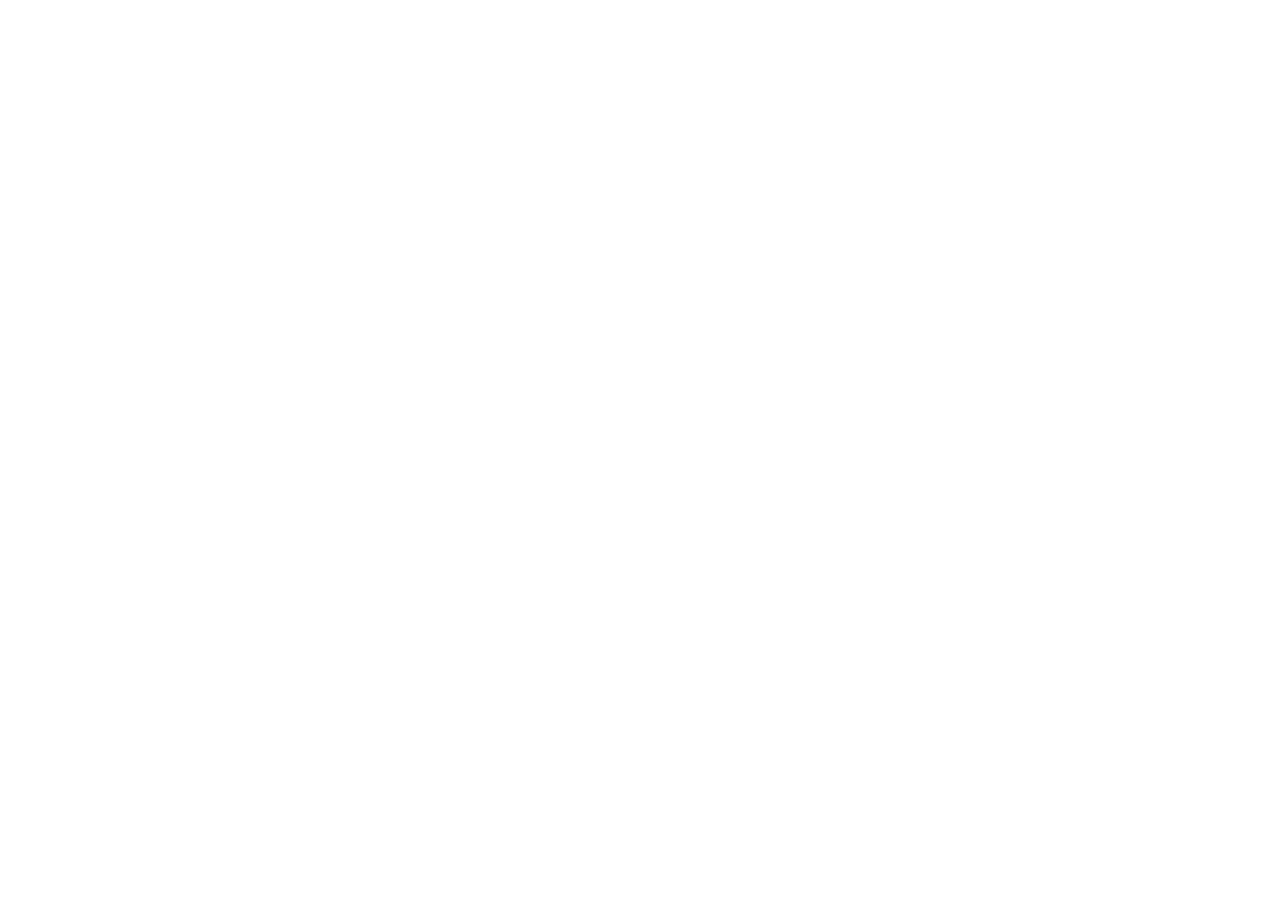
==== index.html @ 878abe32 "完成了登录和注册功能的开发" ====
<!DOCTYPE html>
<html lang="en">
<head>
    <meta charset="UTF-8">
    <meta http-equiv="X-UA-Compatible" content="IE=edge">
    <meta name="viewport" content="width=device-width, initial-scale=1.0">
    <title>Document</title>
</head>
<body>
    
</body>
</html>
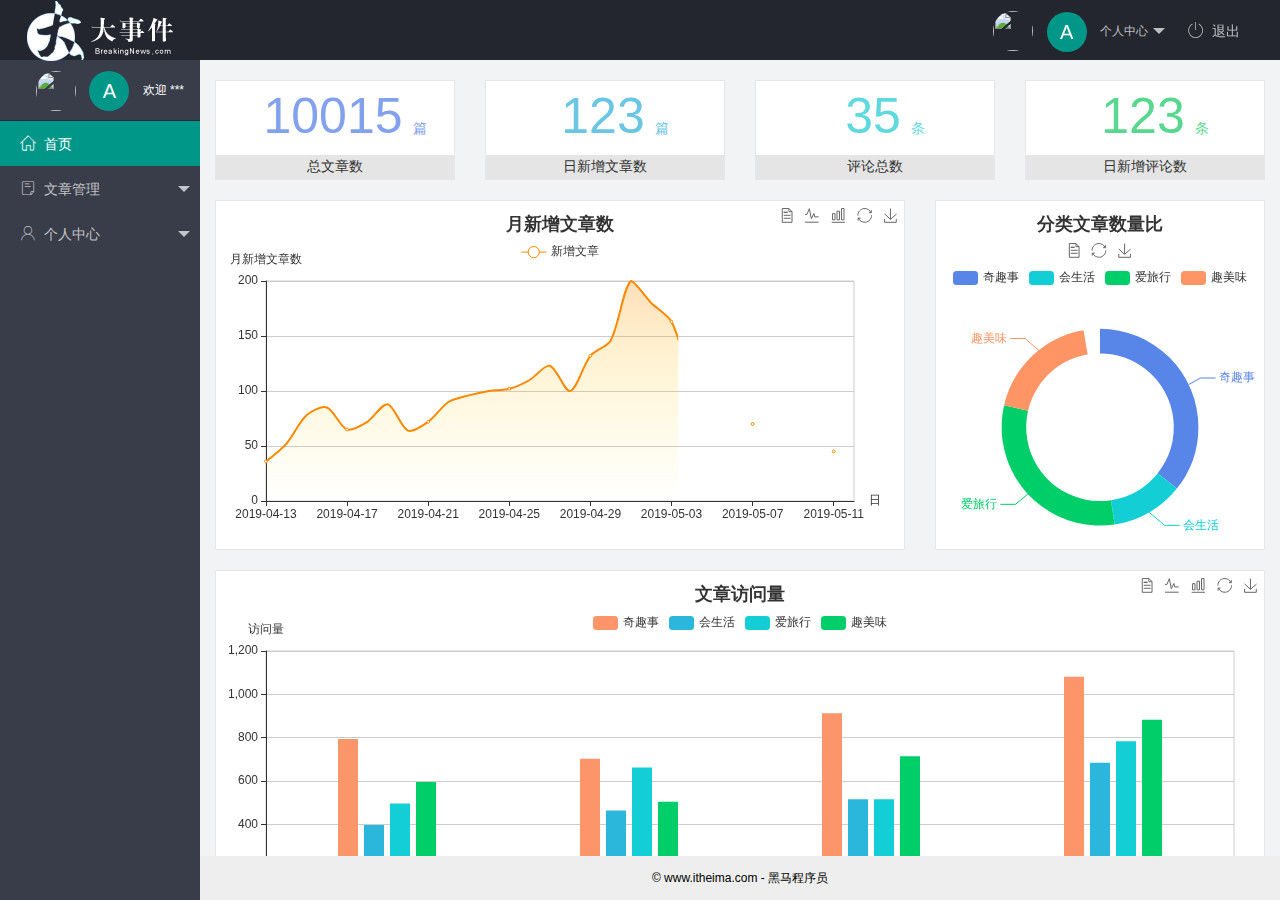
==== commit eadbb8ec: "完成了主页功能的开发" ====
--- a/index.html
+++ b/index.html
@@ -1,12 +1,104 @@
 <!DOCTYPE html>
 <html lang="en">
-<head>
-    <meta charset="UTF-8">
-    <meta http-equiv="X-UA-Compatible" content="IE=edge">
-    <meta name="viewport" content="width=device-width, initial-scale=1.0">
-    <title>Document</title>
-</head>
-<body>
-    
-</body>
-</html>+  <head>
+    <meta charset="UTF-8" />
+    <meta name="viewport" content="width=device-width, initial-scale=1.0" />
+    <title>后台主页</title>
+    <!-- 导入 layui 的样式表 -->
+    <link rel="stylesheet" href="./assets/lib/layui/css/layui.css" />
+    <!-- 导入第三方图标库 -->
+    <link rel="stylesheet" href="./assets/fonts/iconfont.css" />
+    <!-- 导入自己的样式表 -->
+    <link rel="stylesheet" href="./assets/css/index.css" />
+  </head>
+  <body class="layui-layout-body">
+    <div class="layui-layout layui-layout-admin">
+      <div class="layui-header">
+        <!-- 左上角logo -->
+        <div class="layui-logo">
+          <img src="./assets/images/logo.png" alt="" />
+        </div>
+        <!-- 头部区域（可配合layui已有的水平导航） -->
+        <ul class="layui-nav layui-layout-right">
+          <li class="layui-nav-item">
+            <a href="javascript:;" class="userinfo">
+              <img src="http://t.cn/RCzsdCq" class="layui-nav-img" />
+              <span class="text-avatar">A</span>
+              个人中心
+            </a>
+            <dl class="layui-nav-child">
+              <dd><a href="">基本资料</a></dd>
+              <dd><a href="">更换头像</a></dd>
+              <dd><a href="">重置密码</a></dd>
+            </dl>
+          </li>
+          <li class="layui-nav-item">
+            <a href="javascript:;" id="btnLogout"><span class="iconfont icon-tuichu"></span>退出</a>
+          </li>
+        </ul>
+      </div>
+
+      <div class="layui-side layui-bg-black">
+        <div class="layui-side-scroll">
+          <div class="userinfo">
+            <img src="http://t.cn/RCzsdCq" class="layui-nav-img" />
+            <span class="text-avatar">A</span>
+            <span id="welcome">欢迎 ***</span>
+          </div>
+          <!-- 左侧导航区域（可配合layui已有的垂直导航） -->
+          <ul class="layui-nav layui-nav-tree" lay-shrink="all">
+            <li class="layui-nav-item layui-this">
+              <a href="./home/dashboard.html" target="fm"><span class="iconfont icon-home"></span>首页</a>
+            </li>
+            <li class="layui-nav-item">
+              <a class="" href="javascript:;"><span class="iconfont icon-16"></span>文章管理</a>
+              <dl class="layui-nav-child">
+                <dd>
+                  <a href="javascript:;"><i class="layui-icon layui-icon-app"></i>文章类别</a>
+                </dd>
+                <dd>
+                  <a href="javascript:;"><i class="layui-icon layui-icon-app"></i>文章列表</a>
+                </dd>
+                <dd>
+                  <a href="javascript:;"><i class="layui-icon layui-icon-app"></i>发布文章</a>
+                </dd>
+              </dl>
+            </li>
+            <li class="layui-nav-item">
+              <a href="javascript:;"><span class="iconfont icon-user"></span>个人中心</a>
+              <dl class="layui-nav-child">
+                <dd>
+                  <a href="javascript:;"><i class="layui-icon layui-icon-app"></i>基本资料</a>
+                </dd>
+                <dd>
+                  <a href="javascript:;"><i class="layui-icon layui-icon-app"></i>更换头像</a>
+                </dd>
+                <dd>
+                  <a href="javascript:;"><i class="layui-icon layui-icon-app"></i>重置密码</a>
+                </dd>
+              </dl>
+            </li>
+          </ul>
+        </div>
+      </div>
+
+      <div class="layui-body">
+        <!-- 内容主体区域 -->
+        <iframe name="fm" src="./home/dashboard.html" frameborder="0"></iframe>
+      </div>
+
+      <div class="layui-footer">
+        <!-- 底部固定区域 -->
+        © www.itheima.com - 黑马程序员
+      </div>
+    </div>
+    <!-- 导入 layui 的JS文件 -->
+    <script src="./assets/lib/layui/layui.all.js"></script>
+    <!-- 导入jquery -->
+    <script src="./assets/lib/jquery.js"></script>
+    <!-- 导入baseAPI -->
+    <script src="./assets/js/baseAPI.js"></script>
+    <!-- 导入自己的js文件 -->
+    <script src="./assets/js/index.js"></script>
+  </body>
+</html>
--- a/assets/lib/layui/css/layui.css
+++ b/assets/lib/layui/css/layui.css
@@ -0,0 +1,2 @@
+/** layui-v2.5.5 MIT License By https://www.layui.com */
+ .layui-inline,img{display:inline-block;vertical-align:middle}h1,h2,h3,h4,h5,h6{font-weight:400}.layui-edge,.layui-header,.layui-inline,.layui-main{position:relative}.layui-body,.layui-edge,.layui-elip{overflow:hidden}.layui-btn,.layui-edge,.layui-inline,img{vertical-align:middle}.layui-btn,.layui-disabled,.layui-icon,.layui-unselect{-moz-user-select:none;-webkit-user-select:none;-ms-user-select:none}.layui-elip,.layui-form-checkbox span,.layui-form-pane .layui-form-label{text-overflow:ellipsis;white-space:nowrap}.layui-breadcrumb,.layui-tree-btnGroup{visibility:hidden}blockquote,body,button,dd,div,dl,dt,form,h1,h2,h3,h4,h5,h6,input,li,ol,p,pre,td,textarea,th,ul{margin:0;padding:0;-webkit-tap-highlight-color:rgba(0,0,0,0)}a:active,a:hover{outline:0}img{border:none}li{list-style:none}table{border-collapse:collapse;border-spacing:0}h4,h5,h6{font-size:100%}button,input,optgroup,option,select,textarea{font-family:inherit;font-size:inherit;font-style:inherit;font-weight:inherit;outline:0}pre{white-space:pre-wrap;white-space:-moz-pre-wrap;white-space:-pre-wrap;white-space:-o-pre-wrap;word-wrap:break-word}body{line-height:24px;font:14px Helvetica Neue,Helvetica,PingFang SC,Tahoma,Arial,sans-serif}hr{height:1px;margin:10px 0;border:0;clear:both}a{color:#333;text-decoration:none}a:hover{color:#777}a cite{font-style:normal;*cursor:pointer}.layui-border-box,.layui-border-box *{box-sizing:border-box}.layui-box,.layui-box *{box-sizing:content-box}.layui-clear{clear:both;*zoom:1}.layui-clear:after{content:'\20';clear:both;*zoom:1;display:block;height:0}.layui-inline{*display:inline;*zoom:1}.layui-edge{display:inline-block;width:0;height:0;border-width:6px;border-style:dashed;border-color:transparent}.layui-edge-top{top:-4px;border-bottom-color:#999;border-bottom-style:solid}.layui-edge-right{border-left-color:#999;border-left-style:solid}.layui-edge-bottom{top:2px;border-top-color:#999;border-top-style:solid}.layui-edge-left{border-right-color:#999;border-right-style:solid}.layui-disabled,.layui-disabled:hover{color:#d2d2d2!important;cursor:not-allowed!important}.layui-circle{border-radius:100%}.layui-show{display:block!important}.layui-hide{display:none!important}@font-face{font-family:layui-icon;src:url(../font/iconfont.eot?v=250);src:url(../font/iconfont.eot?v=250#iefix) format('embedded-opentype'),url(../font/iconfont.woff2?v=250) format('woff2'),url(../font/iconfont.woff?v=250) format('woff'),url(../font/iconfont.ttf?v=250) format('truetype'),url(../font/iconfont.svg?v=250#layui-icon) format('svg')}.layui-icon{font-family:layui-icon!important;font-size:16px;font-style:normal;-webkit-font-smoothing:antialiased;-moz-osx-font-smoothing:grayscale}.layui-icon-reply-fill:before{content:"\e611"}.layui-icon-set-fill:before{content:"\e614"}.layui-icon-menu-fill:before{content:"\e60f"}.layui-icon-search:before{content:"\e615"}.layui-icon-share:before{content:"\e641"}.layui-icon-set-sm:before{content:"\e620"}.layui-icon-engine:before{content:"\e628"}.layui-icon-close:before{content:"\1006"}.layui-icon-close-fill:before{content:"\1007"}.layui-icon-chart-screen:before{content:"\e629"}.layui-icon-star:before{content:"\e600"}.layui-icon-circle-dot:before{content:"\e617"}.layui-icon-chat:before{content:"\e606"}.layui-icon-release:before{content:"\e609"}.layui-icon-list:before{content:"\e60a"}.layui-icon-chart:before{content:"\e62c"}.layui-icon-ok-circle:before{content:"\1005"}.layui-icon-layim-theme:before{content:"\e61b"}.layui-icon-table:before{content:"\e62d"}.layui-icon-right:before{content:"\e602"}.layui-icon-left:before{content:"\e603"}.layui-icon-cart-simple:before{content:"\e698"}.layui-icon-face-cry:before{content:"\e69c"}.layui-icon-face-smile:before{content:"\e6af"}.layui-icon-survey:before{content:"\e6b2"}.layui-icon-tree:before{content:"\e62e"}.layui-icon-upload-circle:before{content:"\e62f"}.layui-icon-add-circle:before{content:"\e61f"}.layui-icon-download-circle:before{content:"\e601"}.layui-icon-templeate-1:before{content:"\e630"}.layui-icon-util:before{content:"\e631"}.layui-icon-face-surprised:before{content:"\e664"}.layui-icon-edit:before{content:"\e642"}.layui-icon-speaker:before{content:"\e645"}.layui-icon-down:before{content:"\e61a"}.layui-icon-file:before{content:"\e621"}.layui-icon-layouts:before{content:"\e632"}.layui-icon-rate-half:before{content:"\e6c9"}.layui-icon-add-circle-fine:before{content:"\e608"}.layui-icon-prev-circle:before{content:"\e633"}.layui-icon-read:before{content:"\e705"}.layui-icon-404:before{content:"\e61c"}.layui-icon-carousel:before{content:"\e634"}.layui-icon-help:before{content:"\e607"}.layui-icon-code-circle:before{content:"\e635"}.layui-icon-water:before{content:"\e636"}.layui-icon-username:before{content:"\e66f"}.layui-icon-find-fill:before{content:"\e670"}.layui-icon-about:before{content:"\e60b"}.layui-icon-location:before{content:"\e715"}.layui-icon-up:before{content:"\e619"}.layui-icon-pause:before{content:"\e651"}.layui-icon-date:before{content:"\e637"}.layui-icon-layim-uploadfile:before{content:"\e61d"}.layui-icon-delete:before{content:"\e640"}.layui-icon-play:before{content:"\e652"}.layui-icon-top:before{content:"\e604"}.layui-icon-friends:before{content:"\e612"}.layui-icon-refresh-3:before{content:"\e9aa"}.layui-icon-ok:before{content:"\e605"}.layui-icon-layer:before{content:"\e638"}.layui-icon-face-smile-fine:before{content:"\e60c"}.layui-icon-dollar:before{content:"\e659"}.layui-icon-group:before{content:"\e613"}.layui-icon-layim-download:before{content:"\e61e"}.layui-icon-picture-fine:before{content:"\e60d"}.layui-icon-link:before{content:"\e64c"}.layui-icon-diamond:before{content:"\e735"}.layui-icon-log:before{content:"\e60e"}.layui-icon-rate-solid:before{content:"\e67a"}.layui-icon-fonts-del:before{content:"\e64f"}.layui-icon-unlink:before{content:"\e64d"}.layui-icon-fonts-clear:before{content:"\e639"}.layui-icon-triangle-r:before{content:"\e623"}.layui-icon-circle:before{content:"\e63f"}.layui-icon-radio:before{content:"\e643"}.layui-icon-align-center:before{content:"\e647"}.layui-icon-align-right:before{content:"\e648"}.layui-icon-align-left:before{content:"\e649"}.layui-icon-loading-1:before{content:"\e63e"}.layui-icon-return:before{content:"\e65c"}.layui-icon-fonts-strong:before{content:"\e62b"}.layui-icon-upload:before{content:"\e67c"}.layui-icon-dialogue:before{content:"\e63a"}.layui-icon-video:before{content:"\e6ed"}.layui-icon-headset:before{content:"\e6fc"}.layui-icon-cellphone-fine:before{content:"\e63b"}.layui-icon-add-1:before{content:"\e654"}.layui-icon-face-smile-b:before{content:"\e650"}.layui-icon-fonts-html:before{content:"\e64b"}.layui-icon-form:before{content:"\e63c"}.layui-icon-cart:before{content:"\e657"}.layui-icon-camera-fill:before{content:"\e65d"}.layui-icon-tabs:before{content:"\e62a"}.layui-icon-fonts-code:before{content:"\e64e"}.layui-icon-fire:before{content:"\e756"}.layui-icon-set:before{content:"\e716"}.layui-icon-fonts-u:before{content:"\e646"}.layui-icon-triangle-d:before{content:"\e625"}.layui-icon-tips:before{content:"\e702"}.layui-icon-picture:before{content:"\e64a"}.layui-icon-more-vertical:before{content:"\e671"}.layui-icon-flag:before{content:"\e66c"}.layui-icon-loading:before{content:"\e63d"}.layui-icon-fonts-i:before{content:"\e644"}.layui-icon-refresh-1:before{content:"\e666"}.layui-icon-rmb:before{content:"\e65e"}.layui-icon-home:before{content:"\e68e"}.layui-icon-user:before{content:"\e770"}.layui-icon-notice:before{content:"\e667"}.layui-icon-login-weibo:before{content:"\e675"}.layui-icon-voice:before{content:"\e688"}.layui-icon-upload-drag:before{content:"\e681"}.layui-icon-login-qq:before{content:"\e676"}.layui-icon-snowflake:before{content:"\e6b1"}.layui-icon-file-b:before{content:"\e655"}.layui-icon-template:before{content:"\e663"}.layui-icon-auz:before{content:"\e672"}.layui-icon-console:before{content:"\e665"}.layui-icon-app:before{content:"\e653"}.layui-icon-prev:before{content:"\e65a"}.layui-icon-website:before{content:"\e7ae"}.layui-icon-next:before{content:"\e65b"}.layui-icon-component:before{content:"\e857"}.layui-icon-more:before{content:"\e65f"}.layui-icon-login-wechat:before{content:"\e677"}.layui-icon-shrink-right:before{content:"\e668"}.layui-icon-spread-left:before{content:"\e66b"}.layui-icon-camera:before{content:"\e660"}.layui-icon-note:before{content:"\e66e"}.layui-icon-refresh:before{content:"\e669"}.layui-icon-female:before{content:"\e661"}.layui-icon-male:before{content:"\e662"}.layui-icon-password:before{content:"\e673"}.layui-icon-senior:before{content:"\e674"}.layui-icon-theme:before{content:"\e66a"}.layui-icon-tread:before{content:"\e6c5"}.layui-icon-praise:before{content:"\e6c6"}.layui-icon-star-fill:before{content:"\e658"}.layui-icon-rate:before{content:"\e67b"}.layui-icon-template-1:before{content:"\e656"}.layui-icon-vercode:before{content:"\e679"}.layui-icon-cellphone:before{content:"\e678"}.layui-icon-screen-full:before{content:"\e622"}.layui-icon-screen-restore:before{content:"\e758"}.layui-icon-cols:before{content:"\e610"}.layui-icon-export:before{content:"\e67d"}.layui-icon-print:before{content:"\e66d"}.layui-icon-slider:before{content:"\e714"}.layui-icon-addition:before{content:"\e624"}.layui-icon-subtraction:before{content:"\e67e"}.layui-icon-service:before{content:"\e626"}.layui-icon-transfer:before{content:"\e691"}.layui-main{width:1140px;margin:0 auto}.layui-header{z-index:1000;height:60px}.layui-header a:hover{transition:all .5s;-webkit-transition:all .5s}.layui-side{position:fixed;left:0;top:0;bottom:0;z-index:999;width:200px;overflow-x:hidden}.layui-side-scroll{position:relative;width:220px;height:100%;overflow-x:hidden}.layui-body{position:absolute;left:200px;right:0;top:0;bottom:0;z-index:998;width:auto;overflow-y:auto;box-sizing:border-box}.layui-layout-body{overflow:hidden}.layui-layout-admin .layui-header{background-color:#23262E}.layui-layout-admin .layui-side{top:60px;width:200px;overflow-x:hidden}.layui-layout-admin .layui-body{position:fixed;top:60px;bottom:44px}.layui-layout-admin .layui-main{width:auto;margin:0 15px}.layui-layout-admin .layui-footer{position:fixed;left:200px;right:0;bottom:0;height:44px;line-height:44px;padding:0 15px;background-color:#eee}.layui-layout-admin .layui-logo{position:absolute;left:0;top:0;width:200px;height:100%;line-height:60px;text-align:center;color:#009688;font-size:16px}.layui-layout-admin .layui-header .layui-nav{background:0 0}.layui-layout-left{position:absolute!important;left:200px;top:0}.layui-layout-right{position:absolute!important;right:0;top:0}.layui-container{position:relative;margin:0 auto;padding:0 15px;box-sizing:border-box}.layui-fluid{position:relative;margin:0 auto;padding:0 15px}.layui-row:after,.layui-row:before{content:'';display:block;clear:both}.layui-col-lg1,.layui-col-lg10,.layui-col-lg11,.layui-col-lg12,.layui-col-lg2,.layui-col-lg3,.layui-col-lg4,.layui-col-lg5,.layui-col-lg6,.layui-col-lg7,.layui-col-lg8,.layui-col-lg9,.layui-col-md1,.layui-col-md10,.layui-col-md11,.layui-col-md12,.layui-col-md2,.layui-col-md3,.layui-col-md4,.layui-col-md5,.layui-col-md6,.layui-col-md7,.layui-col-md8,.layui-col-md9,.layui-col-sm1,.layui-col-sm10,.layui-col-sm11,.layui-col-sm12,.layui-col-sm2,.layui-col-sm3,.layui-col-sm4,.layui-col-sm5,.layui-col-sm6,.layui-col-sm7,.layui-col-sm8,.layui-col-sm9,.layui-col-xs1,.layui-col-xs10,.layui-col-xs11,.layui-col-xs12,.layui-col-xs2,.layui-col-xs3,.layui-col-xs4,.layui-col-xs5,.layui-col-xs6,.layui-col-xs7,.layui-col-xs8,.layui-col-xs9{position:relative;display:block;box-sizing:border-box}.layui-col-xs1,.layui-col-xs10,.layui-col-xs11,.layui-col-xs12,.layui-col-xs2,.layui-col-xs3,.layui-col-xs4,.layui-col-xs5,.layui-col-xs6,.layui-col-xs7,.layui-col-xs8,.layui-col-xs9{float:left}.layui-col-xs1{width:8.33333333%}.layui-col-xs2{width:16.66666667%}.layui-col-xs3{width:25%}.layui-col-xs4{width:33.33333333%}.layui-col-xs5{width:41.66666667%}.layui-col-xs6{width:50%}.layui-col-xs7{width:58.33333333%}.layui-col-xs8{width:66.66666667%}.layui-col-xs9{width:75%}.layui-col-xs10{width:83.33333333%}.layui-col-xs11{width:91.66666667%}.layui-col-xs12{width:100%}.layui-col-xs-offset1{margin-left:8.33333333%}.layui-col-xs-offset2{margin-left:16.66666667%}.layui-col-xs-offset3{margin-left:25%}.layui-col-xs-offset4{margin-left:33.33333333%}.layui-col-xs-offset5{margin-left:41.66666667%}.layui-col-xs-offset6{margin-left:50%}.layui-col-xs-offset7{margin-left:58.33333333%}.layui-col-xs-offset8{margin-left:66.66666667%}.layui-col-xs-offset9{margin-left:75%}.layui-col-xs-offset10{margin-left:83.33333333%}.layui-col-xs-offset11{margin-left:91.66666667%}.layui-col-xs-offset12{margin-left:100%}@media screen and (max-width:768px){.layui-hide-xs{display:none!important}.layui-show-xs-block{display:block!important}.layui-show-xs-inline{display:inline!important}.layui-show-xs-inline-block{display:inline-block!important}}@media screen and (min-width:768px){.layui-container{width:750px}.layui-hide-sm{display:none!important}.layui-show-sm-block{display:block!important}.layui-show-sm-inline{display:inline!important}.layui-show-sm-inline-block{display:inline-block!important}.layui-col-sm1,.layui-col-sm10,.layui-col-sm11,.layui-col-sm12,.layui-col-sm2,.layui-col-sm3,.layui-col-sm4,.layui-col-sm5,.layui-col-sm6,.layui-col-sm7,.layui-col-sm8,.layui-col-sm9{float:left}.layui-col-sm1{width:8.33333333%}.layui-col-sm2{width:16.66666667%}.layui-col-sm3{width:25%}.layui-col-sm4{width:33.33333333%}.layui-col-sm5{width:41.66666667%}.layui-col-sm6{width:50%}.layui-col-sm7{width:58.33333333%}.layui-col-sm8{width:66.66666667%}.layui-col-sm9{width:75%}.layui-col-sm10{width:83.33333333%}.layui-col-sm11{width:91.66666667%}.layui-col-sm12{width:100%}.layui-col-sm-offset1{margin-left:8.33333333%}.layui-col-sm-offset2{margin-left:16.66666667%}.layui-col-sm-offset3{margin-left:25%}.layui-col-sm-offset4{margin-left:33.33333333%}.layui-col-sm-offset5{margin-left:41.66666667%}.layui-col-sm-offset6{margin-left:50%}.layui-col-sm-offset7{margin-left:58.33333333%}.layui-col-sm-offset8{margin-left:66.66666667%}.layui-col-sm-offset9{margin-left:75%}.layui-col-sm-offset10{margin-left:83.33333333%}.layui-col-sm-offset11{margin-left:91.66666667%}.layui-col-sm-offset12{margin-left:100%}}@media screen and (min-width:992px){.layui-container{width:970px}.layui-hide-md{display:none!important}.layui-show-md-block{display:block!important}.layui-show-md-inline{display:inline!important}.layui-show-md-inline-block{display:inline-block!important}.layui-col-md1,.layui-col-md10,.layui-col-md11,.layui-col-md12,.layui-col-md2,.layui-col-md3,.layui-col-md4,.layui-col-md5,.layui-col-md6,.layui-col-md7,.layui-col-md8,.layui-col-md9{float:left}.layui-col-md1{width:8.33333333%}.layui-col-md2{width:16.66666667%}.layui-col-md3{width:25%}.layui-col-md4{width:33.33333333%}.layui-col-md5{width:41.66666667%}.layui-col-md6{width:50%}.layui-col-md7{width:58.33333333%}.layui-col-md8{width:66.66666667%}.layui-col-md9{width:75%}.layui-col-md10{width:83.33333333%}.layui-col-md11{width:91.66666667%}.layui-col-md12{width:100%}.layui-col-md-offset1{margin-left:8.33333333%}.layui-col-md-offset2{margin-left:16.66666667%}.layui-col-md-offset3{margin-left:25%}.layui-col-md-offset4{margin-left:33.33333333%}.layui-col-md-offset5{margin-left:41.66666667%}.layui-col-md-offset6{margin-left:50%}.layui-col-md-offset7{margin-left:58.33333333%}.layui-col-md-offset8{margin-left:66.66666667%}.layui-col-md-offset9{margin-left:75%}.layui-col-md-offset10{margin-left:83.33333333%}.layui-col-md-offset11{margin-left:91.66666667%}.layui-col-md-offset12{margin-left:100%}}@media screen and (min-width:1200px){.layui-container{width:1170px}.layui-hide-lg{display:none!important}.layui-show-lg-block{display:block!important}.layui-show-lg-inline{display:inline!important}.layui-show-lg-inline-block{display:inline-block!important}.layui-col-lg1,.layui-col-lg10,.layui-col-lg11,.layui-col-lg12,.layui-col-lg2,.layui-col-lg3,.layui-col-lg4,.layui-col-lg5,.layui-col-lg6,.layui-col-lg7,.layui-col-lg8,.layui-col-lg9{float:left}.layui-col-lg1{width:8.33333333%}.layui-col-lg2{width:16.66666667%}.layui-col-lg3{width:25%}.layui-col-lg4{width:33.33333333%}.layui-col-lg5{width:41.66666667%}.layui-col-lg6{width:50%}.layui-col-lg7{width:58.33333333%}.layui-col-lg8{width:66.66666667%}.layui-col-lg9{width:75%}.layui-col-lg10{width:83.33333333%}.layui-col-lg11{width:91.66666667%}.layui-col-lg12{width:100%}.layui-col-lg-offset1{margin-left:8.33333333%}.layui-col-lg-offset2{margin-left:16.66666667%}.layui-col-lg-offset3{margin-left:25%}.layui-col-lg-offset4{margin-left:33.33333333%}.layui-col-lg-offset5{margin-left:41.66666667%}.layui-col-lg-offset6{margin-left:50%}.layui-col-lg-offset7{margin-left:58.33333333%}.layui-col-lg-offset8{margin-left:66.66666667%}.layui-col-lg-offset9{margin-left:75%}.layui-col-lg-offset10{margin-left:83.33333333%}.layui-col-lg-offset11{margin-left:91.66666667%}.layui-col-lg-offset12{margin-left:100%}}.layui-col-space1{margin:-.5px}.layui-col-space1>*{padding:.5px}.layui-col-space3{margin:-1.5px}.layui-col-space3>*{padding:1.5px}.layui-col-space5{margin:-2.5px}.layui-col-space5>*{padding:2.5px}.layui-col-space8{margin:-3.5px}.layui-col-space8>*{padding:3.5px}.layui-col-space10{margin:-5px}.layui-col-space10>*{padding:5px}.layui-col-space12{margin:-6px}.layui-col-space12>*{padding:6px}.layui-col-space15{margin:-7.5px}.layui-col-space15>*{padding:7.5px}.layui-col-space18{margin:-9px}.layui-col-space18>*{padding:9px}.layui-col-space20{margin:-10px}.layui-col-space20>*{padding:10px}.layui-col-space22{margin:-11px}.layui-col-space22>*{padding:11px}.layui-col-space25{margin:-12.5px}.layui-col-space25>*{padding:12.5px}.layui-col-space30{margin:-15px}.layui-col-space30>*{padding:15px}.layui-btn,.layui-input,.layui-select,.layui-textarea,.layui-upload-button{outline:0;-webkit-appearance:none;transition:all .3s;-webkit-transition:all .3s;box-sizing:border-box}.layui-elem-quote{margin-bottom:10px;padding:15px;line-height:22px;border-left:5px solid #009688;border-radius:0 2px 2px 0;background-color:#f2f2f2}.layui-quote-nm{border-style:solid;border-width:1px 1px 1px 5px;background:0 0}.layui-elem-field{margin-bottom:10px;padding:0;border-width:1px;border-style:solid}.layui-elem-field legend{margin-left:20px;padding:0 10px;font-size:20px;font-weight:300}.layui-field-title{margin:10px 0 20px;border-width:1px 0 0}.layui-field-box{padding:10px 15px}.layui-field-title .layui-field-box{padding:10px 0}.layui-progress{position:relative;height:6px;border-radius:20px;background-color:#e2e2e2}.layui-progress-bar{position:absolute;left:0;top:0;width:0;max-width:100%;height:6px;border-radius:20px;text-align:right;background-color:#5FB878;transition:all .3s;-webkit-transition:all .3s}.layui-progress-big,.layui-progress-big .layui-progress-bar{height:18px;line-height:18px}.layui-progress-text{position:relative;top:-20px;line-height:18px;font-size:12px;color:#666}.layui-progress-big .layui-progress-text{position:static;padding:0 10px;color:#fff}.layui-collapse{border-width:1px;border-style:solid;border-radius:2px}.layui-colla-content,.layui-colla-item{border-top-width:1px;border-top-style:solid}.layui-colla-item:first-child{border-top:none}.layui-colla-title{position:relative;height:42px;line-height:42px;padding:0 15px 0 35px;color:#333;background-color:#f2f2f2;cursor:pointer;font-size:14px;overflow:hidden}.layui-colla-content{display:none;padding:10px 15px;line-height:22px;color:#666}.layui-colla-icon{position:absolute;left:15px;top:0;font-size:14px}.layui-card{margin-bottom:15px;border-radius:2px;background-color:#fff;box-shadow:0 1px 2px 0 rgba(0,0,0,.05)}.layui-card:last-child{margin-bottom:0}.layui-card-header{position:relative;height:42px;line-height:42px;padding:0 15px;border-bottom:1px solid #f6f6f6;color:#333;border-radius:2px 2px 0 0;font-size:14px}.layui-bg-black,.layui-bg-blue,.layui-bg-cyan,.layui-bg-green,.layui-bg-orange,.layui-bg-red{color:#fff!important}.layui-card-body{position:relative;padding:10px 15px;line-height:24px}.layui-card-body[pad15]{padding:15px}.layui-card-body[pad20]{padding:20px}.layui-card-body .layui-table{margin:5px 0}.layui-card .layui-tab{margin:0}.layui-panel-window{position:relative;padding:15px;border-radius:0;border-top:5px solid #E6E6E6;background-color:#fff}.layui-auxiliar-moving{position:fixed;left:0;right:0;top:0;bottom:0;width:100%;height:100%;background:0 0;z-index:9999999999}.layui-form-label,.layui-form-mid,.layui-form-select,.layui-input-block,.layui-input-inline,.layui-textarea{position:relative}.layui-bg-red{background-color:#FF5722!important}.layui-bg-orange{background-color:#FFB800!important}.layui-bg-green{background-color:#009688!important}.layui-bg-cyan{background-color:#2F4056!important}.layui-bg-blue{background-color:#1E9FFF!important}.layui-bg-black{background-color:#393D49!important}.layui-bg-gray{background-color:#eee!important;color:#666!important}.layui-badge-rim,.layui-colla-content,.layui-colla-item,.layui-collapse,.layui-elem-field,.layui-form-pane .layui-form-item[pane],.layui-form-pane .layui-form-label,.layui-input,.layui-layedit,.layui-layedit-tool,.layui-quote-nm,.layui-select,.layui-tab-bar,.layui-tab-card,.layui-tab-title,.layui-tab-title .layui-this:after,.layui-textarea{border-color:#e6e6e6}.layui-timeline-item:before,hr{background-color:#e6e6e6}.layui-text{line-height:22px;font-size:14px;color:#666}.layui-text h1,.layui-text h2,.layui-text h3{font-weight:500;color:#333}.layui-text h1{font-size:30px}.layui-text h2{font-size:24px}.layui-text h3{font-size:18px}.layui-text a:not(.layui-btn){color:#01AAED}.layui-text a:not(.layui-btn):hover{text-decoration:underline}.layui-text ul{padding:5px 0 5px 15px}.layui-text ul li{margin-top:5px;list-style-type:disc}.layui-text em,.layui-word-aux{color:#999!important;padding:0 5px!important}.layui-btn{display:inline-block;height:38px;line-height:38px;padding:0 18px;background-color:#009688;color:#fff;white-space:nowrap;text-align:center;font-size:14px;border:none;border-radius:2px;cursor:pointer}.layui-btn:hover{opacity:.8;filter:alpha(opacity=80);color:#fff}.layui-btn:active{opacity:1;filter:alpha(opacity=100)}.layui-btn+.layui-btn{margin-left:10px}.layui-btn-container{font-size:0}.layui-btn-container .layui-btn{margin-right:10px;margin-bottom:10px}.layui-btn-container .layui-btn+.layui-btn{margin-left:0}.layui-table .layui-btn-container .layui-btn{margin-bottom:9px}.layui-btn-radius{border-radius:100px}.layui-btn .layui-icon{margin-right:3px;font-size:18px;vertical-align:bottom;vertical-align:middle\9}.layui-btn-primary{border:1px solid #C9C9C9;background-color:#fff;color:#555}.layui-btn-primary:hover{border-color:#009688;color:#333}.layui-btn-normal{background-color:#1E9FFF}.layui-btn-warm{background-color:#FFB800}.layui-btn-danger{background-color:#FF5722}.layui-btn-checked{background-color:#5FB878}.layui-btn-disabled,.layui-btn-disabled:active,.layui-btn-disabled:hover{border:1px solid #e6e6e6;background-color:#FBFBFB;color:#C9C9C9;cursor:not-allowed;opacity:1}.layui-btn-lg{height:44px;line-height:44px;padding:0 25px;font-size:16px}.layui-btn-sm{height:30px;line-height:30px;padding:0 10px;font-size:12px}.layui-btn-sm i{font-size:16px!important}.layui-btn-xs{height:22px;line-height:22px;padding:0 5px;font-size:12px}.layui-btn-xs i{font-size:14px!important}.layui-btn-group{display:inline-block;vertical-align:middle;font-size:0}.layui-btn-group .layui-btn{margin-left:0!important;margin-right:0!important;border-left:1px solid rgba(255,255,255,.5);border-radius:0}.layui-btn-group .layui-btn-primary{border-left:none}.layui-btn-group .layui-btn-primary:hover{border-color:#C9C9C9;color:#009688}.layui-btn-group .layui-btn:first-child{border-left:none;border-radius:2px 0 0 2px}.layui-btn-group .layui-btn-primary:first-child{border-left:1px solid #c9c9c9}.layui-btn-group .layui-btn:last-child{border-radius:0 2px 2px 0}.layui-btn-group .layui-btn+.layui-btn{margin-left:0}.layui-btn-group+.layui-btn-group{margin-left:10px}.layui-btn-fluid{width:100%}.layui-input,.layui-select,.layui-textarea{height:38px;line-height:1.3;line-height:38px\9;border-width:1px;border-style:solid;background-color:#fff;border-radius:2px}.layui-input::-webkit-input-placeholder,.layui-select::-webkit-input-placeholder,.layui-textarea::-webkit-input-placeholder{line-height:1.3}.layui-input,.layui-textarea{display:block;width:100%;padding-left:10px}.layui-input:hover,.layui-textarea:hover{border-color:#D2D2D2!important}.layui-input:focus,.layui-textarea:focus{border-color:#C9C9C9!important}.layui-textarea{min-height:100px;height:auto;line-height:20px;padding:6px 10px;resize:vertical}.layui-select{padding:0 10px}.layui-form input[type=checkbox],.layui-form input[type=radio],.layui-form select{display:none}.layui-form [lay-ignore]{display:initial}.layui-form-item{margin-bottom:15px;clear:both;*zoom:1}.layui-form-item:after{content:'\20';clear:both;*zoom:1;display:block;height:0}.layui-form-label{float:left;display:block;padding:9px 15px;width:80px;font-weight:400;line-height:20px;text-align:right}.layui-form-label-col{display:block;float:none;padding:9px 0;line-height:20px;text-align:left}.layui-form-item .layui-inline{margin-bottom:5px;margin-right:10px}.layui-input-block{margin-left:110px;min-height:36px}.layui-input-inline{display:inline-block;vertical-align:middle}.layui-form-item .layui-input-inline{float:left;width:190px;margin-right:10px}.layui-form-text .layui-input-inline{width:auto}.layui-form-mid{float:left;display:block;padding:9px 0!important;line-height:20px;margin-right:10px}.layui-form-danger+.layui-form-select .layui-input,.layui-form-danger:focus{border-color:#FF5722!important}.layui-form-select .layui-input{padding-right:30px;cursor:pointer}.layui-form-select .layui-edge{position:absolute;right:10px;top:50%;margin-top:-3px;cursor:pointer;border-width:6px;border-top-color:#c2c2c2;border-top-style:solid;transition:all .3s;-webkit-transition:all .3s}.layui-form-select dl{display:none;position:absolute;left:0;top:42px;padding:5px 0;z-index:899;min-width:100%;border:1px solid #d2d2d2;max-height:300px;overflow-y:auto;background-color:#fff;border-radius:2px;box-shadow:0 2px 4px rgba(0,0,0,.12);box-sizing:border-box}.layui-form-select dl dd,.layui-form-select dl dt{padding:0 10px;line-height:36px;white-space:nowrap;overflow:hidden;text-overflow:ellipsis}.layui-form-select dl dt{font-size:12px;color:#999}.layui-form-select dl dd{cursor:pointer}.layui-form-select dl dd:hover{background-color:#f2f2f2;-webkit-transition:.5s all;transition:.5s all}.layui-form-select .layui-select-group dd{padding-left:20px}.layui-form-select dl dd.layui-select-tips{padding-left:10px!important;color:#999}.layui-form-select dl dd.layui-this{background-color:#5FB878;color:#fff}.layui-form-checkbox,.layui-form-select dl dd.layui-disabled{background-color:#fff}.layui-form-selected dl{display:block}.layui-form-checkbox,.layui-form-checkbox *,.layui-form-switch{display:inline-block;vertical-align:middle}.layui-form-selected .layui-edge{margin-top:-9px;-webkit-transform:rotate(180deg);transform:rotate(180deg);margin-top:-3px\9}:root .layui-form-selected .layui-edge{margin-top:-9px\0/IE9}.layui-form-selectup dl{top:auto;bottom:42px}.layui-select-none{margin:5px 0;text-align:center;color:#999}.layui-select-disabled .layui-disabled{border-color:#eee!important}.layui-select-disabled .layui-edge{border-top-color:#d2d2d2}.layui-form-checkbox{position:relative;height:30px;line-height:30px;margin-right:10px;padding-right:30px;cursor:pointer;font-size:0;-webkit-transition:.1s linear;transition:.1s linear;box-sizing:border-box}.layui-form-checkbox span{padding:0 10px;height:100%;font-size:14px;border-radius:2px 0 0 2px;background-color:#d2d2d2;color:#fff;overflow:hidden}.layui-form-checkbox:hover span{background-color:#c2c2c2}.layui-form-checkbox i{position:absolute;right:0;top:0;width:30px;height:28px;border:1px solid #d2d2d2;border-left:none;border-radius:0 2px 2px 0;color:#fff;font-size:20px;text-align:center}.layui-form-checkbox:hover i{border-color:#c2c2c2;color:#c2c2c2}.layui-form-checked,.layui-form-checked:hover{border-color:#5FB878}.layui-form-checked span,.layui-form-checked:hover span{background-color:#5FB878}.layui-form-checked i,.layui-form-checked:hover i{color:#5FB878}.layui-form-item .layui-form-checkbox{margin-top:4px}.layui-form-checkbox[lay-skin=primary]{height:auto!important;line-height:normal!important;min-width:18px;min-height:18px;border:none!important;margin-right:0;padding-left:28px;padding-right:0;background:0 0}.layui-form-checkbox[lay-skin=primary] span{padding-left:0;padding-right:15px;line-height:18px;background:0 0;color:#666}.layui-form-checkbox[lay-skin=primary] i{right:auto;left:0;width:16px;height:16px;line-height:16px;border:1px solid #d2d2d2;font-size:12px;border-radius:2px;background-color:#fff;-webkit-transition:.1s linear;transition:.1s linear}.layui-form-checkbox[lay-skin=primary]:hover i{border-color:#5FB878;color:#fff}.layui-form-checked[lay-skin=primary] i{border-color:#5FB878!important;background-color:#5FB878;color:#fff}.layui-checkbox-disbaled[lay-skin=primary] span{background:0 0!important;color:#c2c2c2}.layui-checkbox-disbaled[lay-skin=primary]:hover i{border-color:#d2d2d2}.layui-form-item .layui-form-checkbox[lay-skin=primary]{margin-top:10px}.layui-form-switch{position:relative;height:22px;line-height:22px;min-width:35px;padding:0 5px;margin-top:8px;border:1px solid #d2d2d2;border-radius:20px;cursor:pointer;background-color:#fff;-webkit-transition:.1s linear;transition:.1s linear}.layui-form-switch i{position:absolute;left:5px;top:3px;width:16px;height:16px;border-radius:20px;background-color:#d2d2d2;-webkit-transition:.1s linear;transition:.1s linear}.layui-form-switch em{position:relative;top:0;width:25px;margin-left:21px;padding:0!important;text-align:center!important;color:#999!important;font-style:normal!important;font-size:12px}.layui-form-onswitch{border-color:#5FB878;background-color:#5FB878}.layui-checkbox-disbaled,.layui-checkbox-disbaled i{border-color:#e2e2e2!important}.layui-form-onswitch i{left:100%;margin-left:-21px;background-color:#fff}.layui-form-onswitch em{margin-left:5px;margin-right:21px;color:#fff!important}.layui-checkbox-disbaled span{background-color:#e2e2e2!important}.layui-checkbox-disbaled:hover i{color:#fff!important}[lay-radio]{display:none}.layui-form-radio,.layui-form-radio *{display:inline-block;vertical-align:middle}.layui-form-radio{line-height:28px;margin:6px 10px 0 0;padding-right:10px;cursor:pointer;font-size:0}.layui-form-radio *{font-size:14px}.layui-form-radio>i{margin-right:8px;font-size:22px;color:#c2c2c2}.layui-form-radio>i:hover,.layui-form-radioed>i{color:#5FB878}.layui-radio-disbaled>i{color:#e2e2e2!important}.layui-form-pane .layui-form-label{width:110px;padding:8px 15px;height:38px;line-height:20px;border-width:1px;border-style:solid;border-radius:2px 0 0 2px;text-align:center;background-color:#FBFBFB;overflow:hidden;box-sizing:border-box}.layui-form-pane .layui-input-inline{margin-left:-1px}.layui-form-pane .layui-input-block{margin-left:110px;left:-1px}.layui-form-pane .layui-input{border-radius:0 2px 2px 0}.layui-form-pane .layui-form-text .layui-form-label{float:none;width:100%;border-radius:2px;box-sizing:border-box;text-align:left}.layui-form-pane .layui-form-text .layui-input-inline{display:block;margin:0;top:-1px;clear:both}.layui-form-pane .layui-form-text .layui-input-block{margin:0;left:0;top:-1px}.layui-form-pane .layui-form-text .layui-textarea{min-height:100px;border-radius:0 0 2px 2px}.layui-form-pane .layui-form-checkbox{margin:4px 0 4px 10px}.layui-form-pane .layui-form-radio,.layui-form-pane .layui-form-switch{margin-top:6px;margin-left:10px}.layui-form-pane .layui-form-item[pane]{position:relative;border-width:1px;border-style:solid}.layui-form-pane .layui-form-item[pane] .layui-form-label{position:absolute;left:0;top:0;height:100%;border-width:0 1px 0 0}.layui-form-pane .layui-form-item[pane] .layui-input-inline{margin-left:110px}@media screen and (max-width:450px){.layui-form-item .layui-form-label{text-overflow:ellipsis;overflow:hidden;white-space:nowrap}.layui-form-item .layui-inline{display:block;margin-right:0;margin-bottom:20px;clear:both}.layui-form-item .layui-inline:after{content:'\20';clear:both;display:block;height:0}.layui-form-item .layui-input-inline{display:block;float:none;left:-3px;width:auto;margin:0 0 10px 112px}.layui-form-item .layui-input-inline+.layui-form-mid{margin-left:110px;top:-5px;padding:0}.layui-form-item .layui-form-checkbox{margin-right:5px;margin-bottom:5px}}.layui-layedit{border-width:1px;border-style:solid;border-radius:2px}.layui-layedit-tool{padding:3px 5px;border-bottom-width:1px;border-bottom-style:solid;font-size:0}.layedit-tool-fixed{position:fixed;top:0;border-top:1px solid #e2e2e2}.layui-layedit-tool .layedit-tool-mid,.layui-layedit-tool .layui-icon{display:inline-block;vertical-align:middle;text-align:center;font-size:14px}.layui-layedit-tool .layui-icon{position:relative;width:32px;height:30px;line-height:30px;margin:3px 5px;color:#777;cursor:pointer;border-radius:2px}.layui-layedit-tool .layui-icon:hover{color:#393D49}.layui-layedit-tool .layui-icon:active{color:#000}.layui-layedit-tool .layedit-tool-active{background-color:#e2e2e2;color:#000}.layui-layedit-tool .layui-disabled,.layui-layedit-tool .layui-disabled:hover{color:#d2d2d2;cursor:not-allowed}.layui-layedit-tool .layedit-tool-mid{width:1px;height:18px;margin:0 10px;background-color:#d2d2d2}.layedit-tool-html{width:50px!important;font-size:30px!important}.layedit-tool-b,.layedit-tool-code,.layedit-tool-help{font-size:16px!important}.layedit-tool-d,.layedit-tool-face,.layedit-tool-image,.layedit-tool-unlink{font-size:18px!important}.layedit-tool-image input{position:absolute;font-size:0;left:0;top:0;width:100%;height:100%;opacity:.01;filter:Alpha(opacity=1);cursor:pointer}.layui-layedit-iframe iframe{display:block;width:100%}#LAY_layedit_code{overflow:hidden}.layui-laypage{display:inline-block;*display:inline;*zoom:1;vertical-align:middle;margin:10px 0;font-size:0}.layui-laypage>a:first-child,.layui-laypage>a:first-child em{border-radius:2px 0 0 2px}.layui-laypage>a:last-child,.layui-laypage>a:last-child em{border-radius:0 2px 2px 0}.layui-laypage>:first-child{margin-left:0!important}.layui-laypage>:last-child{margin-right:0!important}.layui-laypage a,.layui-laypage button,.layui-laypage input,.layui-laypage select,.layui-laypage span{border:1px solid #e2e2e2}.layui-laypage a,.layui-laypage span{display:inline-block;*display:inline;*zoom:1;vertical-align:middle;padding:0 15px;height:28px;line-height:28px;margin:0 -1px 5px 0;background-color:#fff;color:#333;font-size:12px}.layui-flow-more a *,.layui-laypage input,.layui-table-view select[lay-ignore]{display:inline-block}.layui-laypage a:hover{color:#009688}.layui-laypage em{font-style:normal}.layui-laypage .layui-laypage-spr{color:#999;font-weight:700}.layui-laypage a{text-decoration:none}.layui-laypage .layui-laypage-curr{position:relative}.layui-laypage .layui-laypage-curr em{position:relative;color:#fff}.layui-laypage .layui-laypage-curr .layui-laypage-em{position:absolute;left:-1px;top:-1px;padding:1px;width:100%;height:100%;background-color:#009688}.layui-laypage-em{border-radius:2px}.layui-laypage-next em,.layui-laypage-prev em{font-family:Sim sun;font-size:16px}.layui-laypage .layui-laypage-count,.layui-laypage .layui-laypage-limits,.layui-laypage .layui-laypage-refresh,.layui-laypage .layui-laypage-skip{margin-left:10px;margin-right:10px;padding:0;border:none}.layui-laypage .layui-laypage-limits,.layui-laypage .layui-laypage-refresh{vertical-align:top}.layui-laypage .layui-laypage-refresh i{font-size:18px;cursor:pointer}.layui-laypage select{height:22px;padding:3px;border-radius:2px;cursor:pointer}.layui-laypage .layui-laypage-skip{height:30px;line-height:30px;color:#999}.layui-laypage button,.layui-laypage input{height:30px;line-height:30px;border-radius:2px;vertical-align:top;background-color:#fff;box-sizing:border-box}.layui-laypage input{width:40px;margin:0 10px;padding:0 3px;text-align:center}.layui-laypage input:focus,.layui-laypage select:focus{border-color:#009688!important}.layui-laypage button{margin-left:10px;padding:0 10px;cursor:pointer}.layui-table,.layui-table-view{margin:10px 0}.layui-flow-more{margin:10px 0;text-align:center;color:#999;font-size:14px}.layui-flow-more a{height:32px;line-height:32px}.layui-flow-more a *{vertical-align:top}.layui-flow-more a cite{padding:0 20px;border-radius:3px;background-color:#eee;color:#333;font-style:normal}.layui-flow-more a cite:hover{opacity:.8}.layui-flow-more a i{font-size:30px;color:#737383}.layui-table{width:100%;background-color:#fff;color:#666}.layui-table tr{transition:all .3s;-webkit-transition:all .3s}.layui-table th{text-align:left;font-weight:400}.layui-table tbody tr:hover,.layui-table thead tr,.layui-table-click,.layui-table-header,.layui-table-hover,.layui-table-mend,.layui-table-patch,.layui-table-tool,.layui-table-total,.layui-table-total tr,.layui-table[lay-even] tr:nth-child(even){background-color:#f2f2f2}.layui-table td,.layui-table th,.layui-table-col-set,.layui-table-fixed-r,.layui-table-grid-down,.layui-table-header,.layui-table-page,.layui-table-tips-main,.layui-table-tool,.layui-table-total,.layui-table-view,.layui-table[lay-skin=line],.layui-table[lay-skin=row]{border-width:1px;border-style:solid;border-color:#e6e6e6}.layui-table td,.layui-table th{position:relative;padding:9px 15px;min-height:20px;line-height:20px;font-size:14px}.layui-table[lay-skin=line] td,.layui-table[lay-skin=line] th{border-width:0 0 1px}.layui-table[lay-skin=row] td,.layui-table[lay-skin=row] th{border-width:0 1px 0 0}.layui-table[lay-skin=nob] td,.layui-table[lay-skin=nob] th{border:none}.layui-table img{max-width:100px}.layui-table[lay-size=lg] td,.layui-table[lay-size=lg] th{padding:15px 30px}.layui-table-view .layui-table[lay-size=lg] .layui-table-cell{height:40px;line-height:40px}.layui-table[lay-size=sm] td,.layui-table[lay-size=sm] th{font-size:12px;padding:5px 10px}.layui-table-view .layui-table[lay-size=sm] .layui-table-cell{height:20px;line-height:20px}.layui-table[lay-data]{display:none}.layui-table-box{position:relative;overflow:hidden}.layui-table-view .layui-table{position:relative;width:auto;margin:0}.layui-table-view .layui-table[lay-skin=line]{border-width:0 1px 0 0}.layui-table-view .layui-table[lay-skin=row]{border-width:0 0 1px}.layui-table-view .layui-table td,.layui-table-view .layui-table th{padding:5px 0;border-top:none;border-left:none}.layui-table-view .layui-table th.layui-unselect .layui-table-cell span{cursor:pointer}.layui-table-view .layui-table td{cursor:default}.layui-table-view .layui-table td[data-edit=text]{cursor:text}.layui-table-view .layui-form-checkbox[lay-skin=primary] i{width:18px;height:18px}.layui-table-view .layui-form-radio{line-height:0;padding:0}.layui-table-view .layui-form-radio>i{margin:0;font-size:20px}.layui-table-init{position:absolute;left:0;top:0;width:100%;height:100%;text-align:center;z-index:110}.layui-table-init .layui-icon{position:absolute;left:50%;top:50%;margin:-15px 0 0 -15px;font-size:30px;color:#c2c2c2}.layui-table-header{border-width:0 0 1px;overflow:hidden}.layui-table-header .layui-table{margin-bottom:-1px}.layui-table-tool .layui-inline[lay-event]{position:relative;width:26px;height:26px;padding:5px;line-height:16px;margin-right:10px;text-align:center;color:#333;border:1px solid #ccc;cursor:pointer;-webkit-transition:.5s all;transition:.5s all}.layui-table-tool .layui-inline[lay-event]:hover{border:1px solid #999}.layui-table-tool-temp{padding-right:120px}.layui-table-tool-self{position:absolute;right:17px;top:10px}.layui-table-tool .layui-table-tool-self .layui-inline[lay-event]{margin:0 0 0 10px}.layui-table-tool-panel{position:absolute;top:29px;left:-1px;padding:5px 0;min-width:150px;min-height:40px;border:1px solid #d2d2d2;text-align:left;overflow-y:auto;background-color:#fff;box-shadow:0 2px 4px rgba(0,0,0,.12)}.layui-table-cell,.layui-table-tool-panel li{overflow:hidden;text-overflow:ellipsis;white-space:nowrap}.layui-table-tool-panel li{padding:0 10px;line-height:30px;-webkit-transition:.5s all;transition:.5s all}.layui-table-tool-panel li .layui-form-checkbox[lay-skin=primary]{width:100%;padding-left:28px}.layui-table-tool-panel li:hover{background-color:#f2f2f2}.layui-table-tool-panel li .layui-form-checkbox[lay-skin=primary] i{position:absolute;left:0;top:0}.layui-table-tool-panel li .layui-form-checkbox[lay-skin=primary] span{padding:0}.layui-table-tool .layui-table-tool-self .layui-table-tool-panel{left:auto;right:-1px}.layui-table-col-set{position:absolute;right:0;top:0;width:20px;height:100%;border-width:0 0 0 1px;background-color:#fff}.layui-table-sort{width:10px;height:20px;margin-left:5px;cursor:pointer!important}.layui-table-sort .layui-edge{position:absolute;left:5px;border-width:5px}.layui-table-sort .layui-table-sort-asc{top:3px;border-top:none;border-bottom-style:solid;border-bottom-color:#b2b2b2}.layui-table-sort .layui-table-sort-asc:hover{border-bottom-color:#666}.layui-table-sort .layui-table-sort-desc{bottom:5px;border-bottom:none;border-top-style:solid;border-top-color:#b2b2b2}.layui-table-sort .layui-table-sort-desc:hover{border-top-color:#666}.layui-table-sort[lay-sort=asc] .layui-table-sort-asc{border-bottom-color:#000}.layui-table-sort[lay-sort=desc] .layui-table-sort-desc{border-top-color:#000}.layui-table-cell{height:28px;line-height:28px;padding:0 15px;position:relative;box-sizing:border-box}.layui-table-cell .layui-form-checkbox[lay-skin=primary]{top:-1px;padding:0}.layui-table-cell .layui-table-link{color:#01AAED}.laytable-cell-checkbox,.laytable-cell-numbers,.laytable-cell-radio,.laytable-cell-space{padding:0;text-align:center}.layui-table-body{position:relative;overflow:auto;margin-right:-1px;margin-bottom:-1px}.layui-table-body .layui-none{line-height:26px;padding:15px;text-align:center;color:#999}.layui-table-fixed{position:absolute;left:0;top:0;z-index:101}.layui-table-fixed .layui-table-body{overflow:hidden}.layui-table-fixed-l{box-shadow:0 -1px 8px rgba(0,0,0,.08)}.layui-table-fixed-r{left:auto;right:-1px;border-width:0 0 0 1px;box-shadow:-1px 0 8px rgba(0,0,0,.08)}.layui-table-fixed-r .layui-table-header{position:relative;overflow:visible}.layui-table-mend{position:absolute;right:-49px;top:0;height:100%;width:50px}.layui-table-tool{position:relative;z-index:890;width:100%;min-height:50px;line-height:30px;padding:10px 15px;border-width:0 0 1px}.layui-table-tool .layui-btn-container{margin-bottom:-10px}.layui-table-page,.layui-table-total{border-width:1px 0 0;margin-bottom:-1px;overflow:hidden}.layui-table-page{position:relative;width:100%;padding:7px 7px 0;height:41px;font-size:12px;white-space:nowrap}.layui-table-page>div{height:26px}.layui-table-page .layui-laypage{margin:0}.layui-table-page .layui-laypage a,.layui-table-page .layui-laypage span{height:26px;line-height:26px;margin-bottom:10px;border:none;background:0 0}.layui-table-page .layui-laypage a,.layui-table-page .layui-laypage span.layui-laypage-curr{padding:0 12px}.layui-table-page .layui-laypage span{margin-left:0;padding:0}.layui-table-page .layui-laypage .layui-laypage-prev{margin-left:-7px!important}.layui-table-page .layui-laypage .layui-laypage-curr .layui-laypage-em{left:0;top:0;padding:0}.layui-table-page .layui-laypage button,.layui-table-page .layui-laypage input{height:26px;line-height:26px}.layui-table-page .layui-laypage input{width:40px}.layui-table-page .layui-laypage button{padding:0 10px}.layui-table-page select{height:18px}.layui-table-patch .layui-table-cell{padding:0;width:30px}.layui-table-edit{position:absolute;left:0;top:0;width:100%;height:100%;padding:0 14px 1px;border-radius:0;box-shadow:1px 1px 20px rgba(0,0,0,.15)}.layui-table-edit:focus{border-color:#5FB878!important}select.layui-table-edit{padding:0 0 0 10px;border-color:#C9C9C9}.layui-table-view .layui-form-checkbox,.layui-table-view .layui-form-radio,.layui-table-view .layui-form-switch{top:0;margin:0;box-sizing:content-box}.layui-table-view .layui-form-checkbox{top:-1px;height:26px;line-height:26px}.layui-table-view .layui-form-checkbox i{height:26px}.layui-table-grid .layui-table-cell{overflow:visible}.layui-table-grid-down{position:absolute;top:0;right:0;width:26px;height:100%;padding:5px 0;border-width:0 0 0 1px;text-align:center;background-color:#fff;color:#999;cursor:pointer}.layui-table-grid-down .layui-icon{position:absolute;top:50%;left:50%;margin:-8px 0 0 -8px}.layui-table-grid-down:hover{background-color:#fbfbfb}body .layui-table-tips .layui-layer-content{background:0 0;padding:0;box-shadow:0 1px 6px rgba(0,0,0,.12)}.layui-table-tips-main{margin:-44px 0 0 -1px;max-height:150px;padding:8px 15px;font-size:14px;overflow-y:scroll;background-color:#fff;color:#666}.layui-table-tips-c{position:absolute;right:-3px;top:-13px;width:20px;height:20px;padding:3px;cursor:pointer;background-color:#666;border-radius:50%;color:#fff}.layui-table-tips-c:hover{background-color:#777}.layui-table-tips-c:before{position:relative;right:-2px}.layui-upload-file{display:none!important;opacity:.01;filter:Alpha(opacity=1)}.layui-upload-drag,.layui-upload-form,.layui-upload-wrap{display:inline-block}.layui-upload-list{margin:10px 0}.layui-upload-choose{padding:0 10px;color:#999}.layui-upload-drag{position:relative;padding:30px;border:1px dashed #e2e2e2;background-color:#fff;text-align:center;cursor:pointer;color:#999}.layui-upload-drag .layui-icon{font-size:50px;color:#009688}.layui-upload-drag[lay-over]{border-color:#009688}.layui-upload-iframe{position:absolute;width:0;height:0;border:0;visibility:hidden}.layui-upload-wrap{position:relative;vertical-align:middle}.layui-upload-wrap .layui-upload-file{display:block!important;position:absolute;left:0;top:0;z-index:10;font-size:100px;width:100%;height:100%;opacity:.01;filter:Alpha(opacity=1);cursor:pointer}.layui-transfer-active,.layui-transfer-box{display:inline-block;vertical-align:middle}.layui-transfer-box,.layui-transfer-header,.layui-transfer-search{border-width:0;border-style:solid;border-color:#e6e6e6}.layui-transfer-box{position:relative;border-width:1px;width:200px;height:360px;border-radius:2px;background-color:#fff}.layui-transfer-box .layui-form-checkbox{width:100%;margin:0!important}.layui-transfer-header{height:38px;line-height:38px;padding:0 10px;border-bottom-width:1px}.layui-transfer-search{position:relative;padding:10px;border-bottom-width:1px}.layui-transfer-search .layui-input{height:32px;padding-left:30px;font-size:12px}.layui-transfer-search .layui-icon-search{position:absolute;left:20px;top:50%;margin-top:-8px;color:#666}.layui-transfer-active{margin:0 15px}.layui-transfer-active .layui-btn{display:block;margin:0;padding:0 15px;background-color:#5FB878;border-color:#5FB878;color:#fff}.layui-transfer-active .layui-btn-disabled{background-color:#FBFBFB;border-color:#e6e6e6;color:#C9C9C9}.layui-transfer-active .layui-btn:first-child{margin-bottom:15px}.layui-transfer-active .layui-btn .layui-icon{margin:0;font-size:14px!important}.layui-transfer-data{padding:5px 0;overflow:auto}.layui-transfer-data li{height:32px;line-height:32px;padding:0 10px}.layui-transfer-data li:hover{background-color:#f2f2f2;transition:.5s all}.layui-transfer-data .layui-none{padding:15px 10px;text-align:center;color:#999}.layui-nav{position:relative;padding:0 20px;background-color:#393D49;color:#fff;border-radius:2px;font-size:0;box-sizing:border-box}.layui-nav *{font-size:14px}.layui-nav .layui-nav-item{position:relative;display:inline-block;*display:inline;*zoom:1;vertical-align:middle;line-height:60px}.layui-nav .layui-nav-item a{display:block;padding:0 20px;color:#fff;color:rgba(255,255,255,.7);transition:all .3s;-webkit-transition:all .3s}.layui-nav .layui-this:after,.layui-nav-bar,.layui-nav-tree .layui-nav-itemed:after{position:absolute;left:0;top:0;width:0;height:5px;background-color:#5FB878;transition:all .2s;-webkit-transition:all .2s}.layui-nav-bar{z-index:1000}.layui-nav .layui-nav-item a:hover,.layui-nav .layui-this a{color:#fff}.layui-nav .layui-this:after{content:'';top:auto;bottom:0;width:100%}.layui-nav-img{width:30px;height:30px;margin-right:10px;border-radius:50%}.layui-nav .layui-nav-more{content:'';width:0;height:0;border-style:solid dashed dashed;border-color:#fff transparent transparent;overflow:hidden;cursor:pointer;transition:all .2s;-webkit-transition:all .2s;position:absolute;top:50%;right:3px;margin-top:-3px;border-width:6px;border-top-color:rgba(255,255,255,.7)}.layui-nav .layui-nav-mored,.layui-nav-itemed>a .layui-nav-more{margin-top:-9px;border-style:dashed dashed solid;border-color:transparent transparent #fff}.layui-nav-child{display:none;position:absolute;left:0;top:65px;min-width:100%;line-height:36px;padding:5px 0;box-shadow:0 2px 4px rgba(0,0,0,.12);border:1px solid #d2d2d2;background-color:#fff;z-index:100;border-radius:2px;white-space:nowrap}.layui-nav .layui-nav-child a{color:#333}.layui-nav .layui-nav-child a:hover{background-color:#f2f2f2;color:#000}.layui-nav-child dd{position:relative}.layui-nav .layui-nav-child dd.layui-this a,.layui-nav-child dd.layui-this{background-color:#5FB878;color:#fff}.layui-nav-child dd.layui-this:after{display:none}.layui-nav-tree{width:200px;padding:0}.layui-nav-tree .layui-nav-item{display:block;width:100%;line-height:45px}.layui-nav-tree .layui-nav-item a{position:relative;height:45px;line-height:45px;text-overflow:ellipsis;overflow:hidden;white-space:nowrap}.layui-nav-tree .layui-nav-item a:hover{background-color:#4E5465}.layui-nav-tree .layui-nav-bar{width:5px;height:0;background-color:#009688}.layui-nav-tree .layui-nav-child dd.layui-this,.layui-nav-tree .layui-nav-child dd.layui-this a,.layui-nav-tree .layui-this,.layui-nav-tree .layui-this>a,.layui-nav-tree .layui-this>a:hover{background-color:#009688;color:#fff}.layui-nav-tree .layui-this:after{display:none}.layui-nav-itemed>a,.layui-nav-tree .layui-nav-title a,.layui-nav-tree .layui-nav-title a:hover{color:#fff!important}.layui-nav-tree .layui-nav-child{position:relative;z-index:0;top:0;border:none;box-shadow:none}.layui-nav-tree .layui-nav-child a{height:40px;line-height:40px;color:#fff;color:rgba(255,255,255,.7)}.layui-nav-tree .layui-nav-child,.layui-nav-tree .layui-nav-child a:hover{background:0 0;color:#fff}.layui-nav-tree .layui-nav-more{right:10px}.layui-nav-itemed>.layui-nav-child{display:block;padding:0;background-color:rgba(0,0,0,.3)!important}.layui-nav-itemed>.layui-nav-child>.layui-this>.layui-nav-child{display:block}.layui-nav-side{position:fixed;top:0;bottom:0;left:0;overflow-x:hidden;z-index:999}.layui-bg-blue .layui-nav-bar,.layui-bg-blue .layui-nav-itemed:after,.layui-bg-blue .layui-this:after{background-color:#93D1FF}.layui-bg-blue .layui-nav-child dd.layui-this{background-color:#1E9FFF}.layui-bg-blue .layui-nav-itemed>a,.layui-nav-tree.layui-bg-blue .layui-nav-title a,.layui-nav-tree.layui-bg-blue .layui-nav-title a:hover{background-color:#007DDB!important}.layui-breadcrumb{font-size:0}.layui-breadcrumb>*{font-size:14px}.layui-breadcrumb a{color:#999!important}.layui-breadcrumb a:hover{color:#5FB878!important}.layui-breadcrumb a cite{color:#666;font-style:normal}.layui-breadcrumb span[lay-separator]{margin:0 10px;color:#999}.layui-tab{margin:10px 0;text-align:left!important}.layui-tab[overflow]>.layui-tab-title{overflow:hidden}.layui-tab-title{position:relative;left:0;height:40px;white-space:nowrap;font-size:0;border-bottom-width:1px;border-bottom-style:solid;transition:all .2s;-webkit-transition:all .2s}.layui-tab-title li{display:inline-block;*display:inline;*zoom:1;vertical-align:middle;font-size:14px;transition:all .2s;-webkit-transition:all .2s;position:relative;line-height:40px;min-width:65px;padding:0 15px;text-align:center;cursor:pointer}.layui-tab-title li a{display:block}.layui-tab-title .layui-this{color:#000}.layui-tab-title .layui-this:after{position:absolute;left:0;top:0;content:'';width:100%;height:41px;border-width:1px;border-style:solid;border-bottom-color:#fff;border-radius:2px 2px 0 0;box-sizing:border-box;pointer-events:none}.layui-tab-bar{position:absolute;right:0;top:0;z-index:10;width:30px;height:39px;line-height:39px;border-width:1px;border-style:solid;border-radius:2px;text-align:center;background-color:#fff;cursor:pointer}.layui-tab-bar .layui-icon{position:relative;display:inline-block;top:3px;transition:all .3s;-webkit-transition:all .3s}.layui-tab-item{display:none}.layui-tab-more{padding-right:30px;height:auto!important;white-space:normal!important}.layui-tab-more li.layui-this:after{border-bottom-color:#e2e2e2;border-radius:2px}.layui-tab-more .layui-tab-bar .layui-icon{top:-2px;top:3px\9;-webkit-transform:rotate(180deg);transform:rotate(180deg)}:root .layui-tab-more .layui-tab-bar .layui-icon{top:-2px\0/IE9}.layui-tab-content{padding:10px}.layui-tab-title li .layui-tab-close{position:relative;display:inline-block;width:18px;height:18px;line-height:20px;margin-left:8px;top:1px;text-align:center;font-size:14px;color:#c2c2c2;transition:all .2s;-webkit-transition:all .2s}.layui-tab-title li .layui-tab-close:hover{border-radius:2px;background-color:#FF5722;color:#fff}.layui-tab-brief>.layui-tab-title .layui-this{color:#009688}.layui-tab-brief>.layui-tab-more li.layui-this:after,.layui-tab-brief>.layui-tab-title .layui-this:after{border:none;border-radius:0;border-bottom:2px solid #5FB878}.layui-tab-brief[overflow]>.layui-tab-title .layui-this:after{top:-1px}.layui-tab-card{border-width:1px;border-style:solid;border-radius:2px;box-shadow:0 2px 5px 0 rgba(0,0,0,.1)}.layui-tab-card>.layui-tab-title{background-color:#f2f2f2}.layui-tab-card>.layui-tab-title li{margin-right:-1px;margin-left:-1px}.layui-tab-card>.layui-tab-title .layui-this{background-color:#fff}.layui-tab-card>.layui-tab-title .layui-this:after{border-top:none;border-width:1px;border-bottom-color:#fff}.layui-tab-card>.layui-tab-title .layui-tab-bar{height:40px;line-height:40px;border-radius:0;border-top:none;border-right:none}.layui-tab-card>.layui-tab-more .layui-this{background:0 0;color:#5FB878}.layui-tab-card>.layui-tab-more .layui-this:after{border:none}.layui-timeline{padding-left:5px}.layui-timeline-item{position:relative;padding-bottom:20px}.layui-timeline-axis{position:absolute;left:-5px;top:0;z-index:10;width:20px;height:20px;line-height:20px;background-color:#fff;color:#5FB878;border-radius:50%;text-align:center;cursor:pointer}.layui-timeline-axis:hover{color:#FF5722}.layui-timeline-item:before{content:'';position:absolute;left:5px;top:0;z-index:0;width:1px;height:100%}.layui-timeline-item:last-child:before{display:none}.layui-timeline-item:first-child:before{display:block}.layui-timeline-content{padding-left:25px}.layui-timeline-title{position:relative;margin-bottom:10px}.layui-badge,.layui-badge-dot,.layui-badge-rim{position:relative;display:inline-block;padding:0 6px;font-size:12px;text-align:center;background-color:#FF5722;color:#fff;border-radius:2px}.layui-badge{height:18px;line-height:18px}.layui-badge-dot{width:8px;height:8px;padding:0;border-radius:50%}.layui-badge-rim{height:18px;line-height:18px;border-width:1px;border-style:solid;background-color:#fff;color:#666}.layui-btn .layui-badge,.layui-btn .layui-badge-dot{margin-left:5px}.layui-nav .layui-badge,.layui-nav .layui-badge-dot{position:absolute;top:50%;margin:-8px 6px 0}.layui-tab-title .layui-badge,.layui-tab-title .layui-badge-dot{left:5px;top:-2px}.layui-carousel{position:relative;left:0;top:0;background-color:#f8f8f8}.layui-carousel>[carousel-item]{position:relative;width:100%;height:100%;overflow:hidden}.layui-carousel>[carousel-item]:before{position:absolute;content:'\e63d';left:50%;top:50%;width:100px;line-height:20px;margin:-10px 0 0 -50px;text-align:center;color:#c2c2c2;font-family:layui-icon!important;font-size:30px;font-style:normal;-webkit-font-smoothing:antialiased;-moz-osx-font-smoothing:grayscale}.layui-carousel>[carousel-item]>*{display:none;position:absolute;left:0;top:0;width:100%;height:100%;background-color:#f8f8f8;transition-duration:.3s;-webkit-transition-duration:.3s}.layui-carousel-updown>*{-webkit-transition:.3s ease-in-out up;transition:.3s ease-in-out up}.layui-carousel-arrow{display:none\9;opacity:0;position:absolute;left:10px;top:50%;margin-top:-18px;width:36px;height:36px;line-height:36px;text-align:center;font-size:20px;border:0;border-radius:50%;background-color:rgba(0,0,0,.2);color:#fff;-webkit-transition-duration:.3s;transition-duration:.3s;cursor:pointer}.layui-carousel-arrow[lay-type=add]{left:auto!important;right:10px}.layui-carousel:hover .layui-carousel-arrow[lay-type=add],.layui-carousel[lay-arrow=always] .layui-carousel-arrow[lay-type=add]{right:20px}.layui-carousel[lay-arrow=always] .layui-carousel-arrow{opacity:1;left:20px}.layui-carousel[lay-arrow=none] .layui-carousel-arrow{display:none}.layui-carousel-arrow:hover,.layui-carousel-ind ul:hover{background-color:rgba(0,0,0,.35)}.layui-carousel:hover .layui-carousel-arrow{display:block\9;opacity:1;left:20px}.layui-carousel-ind{position:relative;top:-35px;width:100%;line-height:0!important;text-align:center;font-size:0}.layui-carousel[lay-indicator=outside]{margin-bottom:30px}.layui-carousel[lay-indicator=outside] .layui-carousel-ind{top:10px}.layui-carousel[lay-indicator=outside] .layui-carousel-ind ul{background-color:rgba(0,0,0,.5)}.layui-carousel[lay-indicator=none] .layui-carousel-ind{display:none}.layui-carousel-ind ul{display:inline-block;padding:5px;background-color:rgba(0,0,0,.2);border-radius:10px;-webkit-transition-duration:.3s;transition-duration:.3s}.layui-carousel-ind li{display:inline-block;width:10px;height:10px;margin:0 3px;font-size:14px;background-color:#e2e2e2;background-color:rgba(255,255,255,.5);border-radius:50%;cursor:pointer;-webkit-transition-duration:.3s;transition-duration:.3s}.layui-carousel-ind li:hover{background-color:rgba(255,255,255,.7)}.layui-carousel-ind li.layui-this{background-color:#fff}.layui-carousel>[carousel-item]>.layui-carousel-next,.layui-carousel>[carousel-item]>.layui-carousel-prev,.layui-carousel>[carousel-item]>.layui-this{display:block}.layui-carousel>[carousel-item]>.layui-this{left:0}.layui-carousel>[carousel-item]>.layui-carousel-prev{left:-100%}.layui-carousel>[carousel-item]>.layui-carousel-next{left:100%}.layui-carousel>[carousel-item]>.layui-carousel-next.layui-carousel-left,.layui-carousel>[carousel-item]>.layui-carousel-prev.layui-carousel-right{left:0}.layui-carousel>[carousel-item]>.layui-this.layui-carousel-left{left:-100%}.layui-carousel>[carousel-item]>.layui-this.layui-carousel-right{left:100%}.layui-carousel[lay-anim=updown] .layui-carousel-arrow{left:50%!important;top:20px;margin:0 0 0 -18px}.layui-carousel[lay-anim=updown]>[carousel-item]>*,.layui-carousel[lay-anim=fade]>[carousel-item]>*{left:0!important}.layui-carousel[lay-anim=updown] .layui-carousel-arrow[lay-type=add]{top:auto!important;bottom:20px}.layui-carousel[lay-anim=updown] .layui-carousel-ind{position:absolute;top:50%;right:20px;width:auto;height:auto}.layui-carousel[lay-anim=updown] .layui-carousel-ind ul{padding:3px 5px}.layui-carousel[lay-anim=updown] .layui-carousel-ind li{display:block;margin:6px 0}.layui-carousel[lay-anim=updown]>[carousel-item]>.layui-this{top:0}.layui-carousel[lay-anim=updown]>[carousel-item]>.layui-carousel-prev{top:-100%}.layui-carousel[lay-anim=updown]>[carousel-item]>.layui-carousel-next{top:100%}.layui-carousel[lay-anim=updown]>[carousel-item]>.layui-carousel-next.layui-carousel-left,.layui-carousel[lay-anim=updown]>[carousel-item]>.layui-carousel-prev.layui-carousel-right{top:0}.layui-carousel[lay-anim=updown]>[carousel-item]>.layui-this.layui-carousel-left{top:-100%}.layui-carousel[lay-anim=updown]>[carousel-item]>.layui-this.layui-carousel-right{top:100%}.layui-carousel[lay-anim=fade]>[carousel-item]>.layui-carousel-next,.layui-carousel[lay-anim=fade]>[carousel-item]>.layui-carousel-prev{opacity:0}.layui-carousel[lay-anim=fade]>[carousel-item]>.layui-carousel-next.layui-carousel-left,.layui-carousel[lay-anim=fade]>[carousel-item]>.layui-carousel-prev.layui-carousel-right{opacity:1}.layui-carousel[lay-anim=fade]>[carousel-item]>.layui-this.layui-carousel-left,.layui-carousel[lay-anim=fade]>[carousel-item]>.layui-this.layui-carousel-right{opacity:0}.layui-fixbar{position:fixed;right:15px;bottom:15px;z-index:999999}.layui-fixbar li{width:50px;height:50px;line-height:50px;margin-bottom:1px;text-align:center;cursor:pointer;font-size:30px;background-color:#9F9F9F;color:#fff;border-radius:2px;opacity:.95}.layui-fixbar li:hover{opacity:.85}.layui-fixbar li:active{opacity:1}.layui-fixbar .layui-fixbar-top{display:none;font-size:40px}body .layui-util-face{border:none;background:0 0}body .layui-util-face .layui-layer-content{padding:0;background-color:#fff;color:#666;box-shadow:none}.layui-util-face .layui-layer-TipsG{display:none}.layui-util-face ul{position:relative;width:372px;padding:10px;border:1px solid #D9D9D9;background-color:#fff;box-shadow:0 0 20px rgba(0,0,0,.2)}.layui-util-face ul li{cursor:pointer;float:left;border:1px solid #e8e8e8;height:22px;width:26px;overflow:hidden;margin:-1px 0 0 -1px;padding:4px 2px;text-align:center}.layui-util-face ul li:hover{position:relative;z-index:2;border:1px solid #eb7350;background:#fff9ec}.layui-code{position:relative;margin:10px 0;padding:15px;line-height:20px;border:1px solid #ddd;border-left-width:6px;background-color:#F2F2F2;color:#333;font-family:Courier New;font-size:12px}.layui-rate,.layui-rate *{display:inline-block;vertical-align:middle}.layui-rate{padding:10px 5px 10px 0;font-size:0}.layui-rate li i.layui-icon{font-size:20px;color:#FFB800;margin-right:5px;transition:all .3s;-webkit-transition:all .3s}.layui-rate li i:hover{cursor:pointer;transform:scale(1.12);-webkit-transform:scale(1.12)}.layui-rate[readonly] li i:hover{cursor:default;transform:scale(1)}.layui-colorpicker{width:26px;height:26px;border:1px solid #e6e6e6;padding:5px;border-radius:2px;line-height:24px;display:inline-block;cursor:pointer;transition:all .3s;-webkit-transition:all .3s}.layui-colorpicker:hover{border-color:#d2d2d2}.layui-colorpicker.layui-colorpicker-lg{width:34px;height:34px;line-height:32px}.layui-colorpicker.layui-colorpicker-sm{width:24px;height:24px;line-height:22px}.layui-colorpicker.layui-colorpicker-xs{width:22px;height:22px;line-height:20px}.layui-colorpicker-trigger-bgcolor{display:block;background:url([data-uri]);border-radius:2px}.layui-colorpicker-trigger-span{display:block;height:100%;box-sizing:border-box;border:1px solid rgba(0,0,0,.15);border-radius:2px;text-align:center}.layui-colorpicker-trigger-i{display:inline-block;color:#FFF;font-size:12px}.layui-colorpicker-trigger-i.layui-icon-close{color:#999}.layui-colorpicker-main{position:absolute;z-index:66666666;width:280px;padding:7px;background:#FFF;border:1px solid #d2d2d2;border-radius:2px;box-shadow:0 2px 4px rgba(0,0,0,.12)}.layui-colorpicker-main-wrapper{height:180px;position:relative}.layui-colorpicker-basis{width:260px;height:100%;position:relative}.layui-colorpicker-basis-white{width:100%;height:100%;position:absolute;top:0;left:0;background:linear-gradient(90deg,#FFF,hsla(0,0%,100%,0))}.layui-colorpicker-basis-black{width:100%;height:100%;position:absolute;top:0;left:0;background:linear-gradient(0deg,#000,transparent)}.layui-colorpicker-basis-cursor{width:10px;height:10px;border:1px solid #FFF;border-radius:50%;position:absolute;top:-3px;right:-3px;cursor:pointer}.layui-colorpicker-side{position:absolute;top:0;right:0;width:12px;height:100%;background:linear-gradient(red,#FF0,#0F0,#0FF,#00F,#F0F,red)}.layui-colorpicker-side-slider{width:100%;height:5px;box-shadow:0 0 1px #888;box-sizing:border-box;background:#FFF;border-radius:1px;border:1px solid #f0f0f0;cursor:pointer;position:absolute;left:0}.layui-colorpicker-main-alpha{display:none;height:12px;margin-top:7px;background:url([data-uri])}.layui-colorpicker-alpha-bgcolor{height:100%;position:relative}.layui-colorpicker-alpha-slider{width:5px;height:100%;box-shadow:0 0 1px #888;box-sizing:border-box;background:#FFF;border-radius:1px;border:1px solid #f0f0f0;cursor:pointer;position:absolute;top:0}.layui-colorpicker-main-pre{padding-top:7px;font-size:0}.layui-colorpicker-pre{width:20px;height:20px;border-radius:2px;display:inline-block;margin-left:6px;margin-bottom:7px;cursor:pointer}.layui-colorpicker-pre:nth-child(11n+1){margin-left:0}.layui-colorpicker-pre-isalpha{background:url([data-uri])}.layui-colorpicker-pre.layui-this{box-shadow:0 0 3px 2px rgba(0,0,0,.15)}.layui-colorpicker-pre>div{height:100%;border-radius:2px}.layui-colorpicker-main-input{text-align:right;padding-top:7px}.layui-colorpicker-main-input .layui-btn-container .layui-btn{margin:0 0 0 10px}.layui-colorpicker-main-input div.layui-inline{float:left;margin-right:10px;font-size:14px}.layui-colorpicker-main-input input.layui-input{width:150px;height:30px;color:#666}.layui-slider{height:4px;background:#e2e2e2;border-radius:3px;position:relative;cursor:pointer}.layui-slider-bar{border-radius:3px;position:absolute;height:100%}.layui-slider-step{position:absolute;top:0;width:4px;height:4px;border-radius:50%;background:#FFF;-webkit-transform:translateX(-50%);transform:translateX(-50%)}.layui-slider-wrap{width:36px;height:36px;position:absolute;top:-16px;-webkit-transform:translateX(-50%);transform:translateX(-50%);z-index:10;text-align:center}.layui-slider-wrap-btn{width:12px;height:12px;border-radius:50%;background:#FFF;display:inline-block;vertical-align:middle;cursor:pointer;transition:.3s}.layui-slider-wrap:after{content:"";height:100%;display:inline-block;vertical-align:middle}.layui-slider-wrap-btn.layui-slider-hover,.layui-slider-wrap-btn:hover{transform:scale(1.2)}.layui-slider-wrap-btn.layui-disabled:hover{transform:scale(1)!important}.layui-slider-tips{position:absolute;top:-42px;z-index:66666666;white-space:nowrap;display:none;-webkit-transform:translateX(-50%);transform:translateX(-50%);color:#FFF;background:#000;border-radius:3px;height:25px;line-height:25px;padding:0 10px}.layui-slider-tips:after{content:'';position:absolute;bottom:-12px;left:50%;margin-left:-6px;width:0;height:0;border-width:6px;border-style:solid;border-color:#000 transparent transparent}.layui-slider-input{width:70px;height:32px;border:1px solid #e6e6e6;border-radius:3px;font-size:16px;line-height:32px;position:absolute;right:0;top:-15px}.layui-slider-input-btn{display:none;position:absolute;top:0;right:0;width:20px;height:100%;border-left:1px solid #d2d2d2}.layui-slider-input-btn i{cursor:pointer;position:absolute;right:0;bottom:0;width:20px;height:50%;font-size:12px;line-height:16px;text-align:center;color:#999}.layui-slider-input-btn i:first-child{top:0;border-bottom:1px solid #d2d2d2}.layui-slider-input-txt{height:100%;font-size:14px}.layui-slider-input-txt input{height:100%;border:none}.layui-slider-input-btn i:hover{color:#009688}.layui-slider-vertical{width:4px;margin-left:34px}.layui-slider-vertical .layui-slider-bar{width:4px}.layui-slider-vertical .layui-slider-step{top:auto;left:0;-webkit-transform:translateY(50%);transform:translateY(50%)}.layui-slider-vertical .layui-slider-wrap{top:auto;left:-16px;-webkit-transform:translateY(50%);transform:translateY(50%)}.layui-slider-vertical .layui-slider-tips{top:auto;left:2px}@media \0screen{.layui-slider-wrap-btn{margin-left:-20px}.layui-slider-vertical .layui-slider-wrap-btn{margin-left:0;margin-bottom:-20px}.layui-slider-vertical .layui-slider-tips{margin-left:-8px}.layui-slider>span{margin-left:8px}}.layui-tree{line-height:22px}.layui-tree .layui-form-checkbox{margin:0!important}.layui-tree-set{width:100%;position:relative}.layui-tree-pack{display:none;padding-left:20px;position:relative}.layui-tree-iconClick,.layui-tree-main{display:inline-block;vertical-align:middle}.layui-tree-line .layui-tree-pack{padding-left:27px}.layui-tree-line .layui-tree-set .layui-tree-set:after{content:'';position:absolute;top:14px;left:-9px;width:17px;height:0;border-top:1px dotted #c0c4cc}.layui-tree-entry{position:relative;padding:3px 0;height:20px;white-space:nowrap}.layui-tree-entry:hover{background-color:#eee}.layui-tree-line .layui-tree-entry:hover{background-color:rgba(0,0,0,0)}.layui-tree-line .layui-tree-entry:hover .layui-tree-txt{color:#999;text-decoration:underline;transition:.3s}.layui-tree-main{cursor:pointer;padding-right:10px}.layui-tree-line .layui-tree-set:before{content:'';position:absolute;top:0;left:-9px;width:0;height:100%;border-left:1px dotted #c0c4cc}.layui-tree-line .layui-tree-set.layui-tree-setLineShort:before{height:13px}.layui-tree-line .layui-tree-set.layui-tree-setHide:before{height:0}.layui-tree-iconClick{position:relative;height:20px;line-height:20px;margin:0 10px;color:#c0c4cc}.layui-tree-icon{height:12px;line-height:12px;width:12px;text-align:center;border:1px solid #c0c4cc}.layui-tree-iconClick .layui-icon{font-size:18px}.layui-tree-icon .layui-icon{font-size:12px;color:#666}.layui-tree-iconArrow{padding:0 5px}.layui-tree-iconArrow:after{content:'';position:absolute;left:4px;top:3px;z-index:100;width:0;height:0;border-width:5px;border-style:solid;border-color:transparent transparent transparent #c0c4cc;transition:.5s}.layui-tree-btnGroup,.layui-tree-editInput{position:relative;vertical-align:middle;display:inline-block}.layui-tree-spread>.layui-tree-entry>.layui-tree-iconClick>.layui-tree-iconArrow:after{transform:rotate(90deg) translate(3px,4px)}.layui-tree-txt{display:inline-block;vertical-align:middle;color:#555}.layui-tree-search{margin-bottom:15px;color:#666}.layui-tree-btnGroup .layui-icon{display:inline-block;vertical-align:middle;padding:0 2px;cursor:pointer}.layui-tree-btnGroup .layui-icon:hover{color:#999;transition:.3s}.layui-tree-entry:hover .layui-tree-btnGroup{visibility:visible}.layui-tree-editInput{height:20px;line-height:20px;padding:0 3px;border:none;background-color:rgba(0,0,0,.05)}.layui-tree-emptyText{text-align:center;color:#999}.layui-anim{-webkit-animation-duration:.3s;animation-duration:.3s;-webkit-animation-fill-mode:both;animation-fill-mode:both}.layui-anim.layui-icon{display:inline-block}.layui-anim-loop{-webkit-animation-iteration-count:infinite;animation-iteration-count:infinite}.layui-trans,.layui-trans a{transition:all .3s;-webkit-transition:all .3s}@-webkit-keyframes layui-rotate{from{-webkit-transform:rotate(0)}to{-webkit-transform:rotate(360deg)}}@keyframes layui-rotate{from{transform:rotate(0)}to{transform:rotate(360deg)}}.layui-anim-rotate{-webkit-animation-name:layui-rotate;animation-name:layui-rotate;-webkit-animation-duration:1s;animation-duration:1s;-webkit-animation-timing-function:linear;animation-timing-function:linear}@-webkit-keyframes layui-up{from{-webkit-transform:translate3d(0,100%,0);opacity:.3}to{-webkit-transform:translate3d(0,0,0);opacity:1}}@keyframes layui-up{from{transform:translate3d(0,100%,0);opacity:.3}to{transform:translate3d(0,0,0);opacity:1}}.layui-anim-up{-webkit-animation-name:layui-up;animation-name:layui-up}@-webkit-keyframes layui-upbit{from{-webkit-transform:translate3d(0,30px,0);opacity:.3}to{-webkit-transform:translate3d(0,0,0);opacity:1}}@keyframes layui-upbit{from{transform:translate3d(0,30px,0);opacity:.3}to{transform:translate3d(0,0,0);opacity:1}}.layui-anim-upbit{-webkit-animation-name:layui-upbit;animation-name:layui-upbit}@-webkit-keyframes layui-scale{0%{opacity:.3;-webkit-transform:scale(.5)}100%{opacity:1;-webkit-transform:scale(1)}}@keyframes layui-scale{0%{opacity:.3;-ms-transform:scale(.5);transform:scale(.5)}100%{opacity:1;-ms-transform:scale(1);transform:scale(1)}}.layui-anim-scale{-webkit-animation-name:layui-scale;animation-name:layui-scale}@-webkit-keyframes layui-scale-spring{0%{opacity:.5;-webkit-transform:scale(.5)}80%{opacity:.8;-webkit-transform:scale(1.1)}100%{opacity:1;-webkit-transform:scale(1)}}@keyframes layui-scale-spring{0%{opacity:.5;transform:scale(.5)}80%{opacity:.8;transform:scale(1.1)}100%{opacity:1;transform:scale(1)}}.layui-anim-scaleSpring{-webkit-animation-name:layui-scale-spring;animation-name:layui-scale-spring}@-webkit-keyframes layui-fadein{0%{opacity:0}100%{opacity:1}}@keyframes layui-fadein{0%{opacity:0}100%{opacity:1}}.layui-anim-fadein{-webkit-animation-name:layui-fadein;animation-name:layui-fadein}@-webkit-keyframes layui-fadeout{0%{opacity:1}100%{opacity:0}}@keyframes layui-fadeout{0%{opacity:1}100%{opacity:0}}.layui-anim-fadeout{-webkit-animation-name:layui-fadeout;animation-name:layui-fadeout}--- a/assets/fonts/iconfont.css
+++ b/assets/fonts/iconfont.css
@@ -0,0 +1,37 @@
+@font-face {font-family: "iconfont";
+  src: url('iconfont.eot?t=1576139966484'); /* IE9 */
+  src: url('iconfont.eot?t=1576139966484#iefix') format('embedded-opentype'), /* IE6-IE8 */
+  url('[data-uri]') format('woff2'),
+  url('iconfont.woff?t=1576139966484') format('woff'),
+  url('iconfont.ttf?t=1576139966484') format('truetype'), /* chrome, firefox, opera, Safari, Android, iOS 4.2+ */
+  url('iconfont.svg?t=1576139966484#iconfont') format('svg'); /* iOS 4.1- */
+}
+
+.iconfont {
+  font-family: "iconfont" !important;
+  font-size: 16px;
+  font-style: normal;
+  -webkit-font-smoothing: antialiased;
+  -moz-osx-font-smoothing: grayscale;
+}
+
+.icon-home:before {
+  content: "\e6a9";
+}
+
+.icon-user:before {
+  content: "\e614";
+}
+
+.icon-pinglun:before {
+  content: "\e616";
+}
+
+.icon-tuichu:before {
+  content: "\e865";
+}
+
+.icon-16:before {
+  content: "\e615";
+}
+
--- a/assets/css/index.css
+++ b/assets/css/index.css
@@ -0,0 +1,58 @@
+.layui-footer {
+    text-align: center;
+    font-size: 12px;
+}
+
+.iconfont {
+    margin-right: 8px;
+}
+
+.layui-icon {
+    margin-right: 8px;
+    margin-left: 20px;
+}
+
+iframe {
+    width: 100%;
+    height: 100%;
+}
+
+.layui-body {
+    overflow: hidden;
+}
+
+a {
+    transition: none !important;
+}
+
+.userinfo {
+    height: 60px;
+    line-height: 60px;
+    text-align: center;
+    font-size: 12px;
+    user-select: none;
+}
+
+.layui-side-scroll .userinfo {
+    border-bottom: 1px solid #282b33;
+}
+
+.layui-nav-img {
+    width: 40px;
+    height: 40px;
+}
+
+.text-avatar {
+    display: inline-block;
+    width: 40px;
+    height: 40px;
+    background-color: #009688;
+    border-radius: 50%;
+    line-height: 40px;
+    text-align: center;
+    font-size: 20px;
+    color: #fff;
+    position: relative;
+    top: 4px;
+    margin-right: 10px;
+}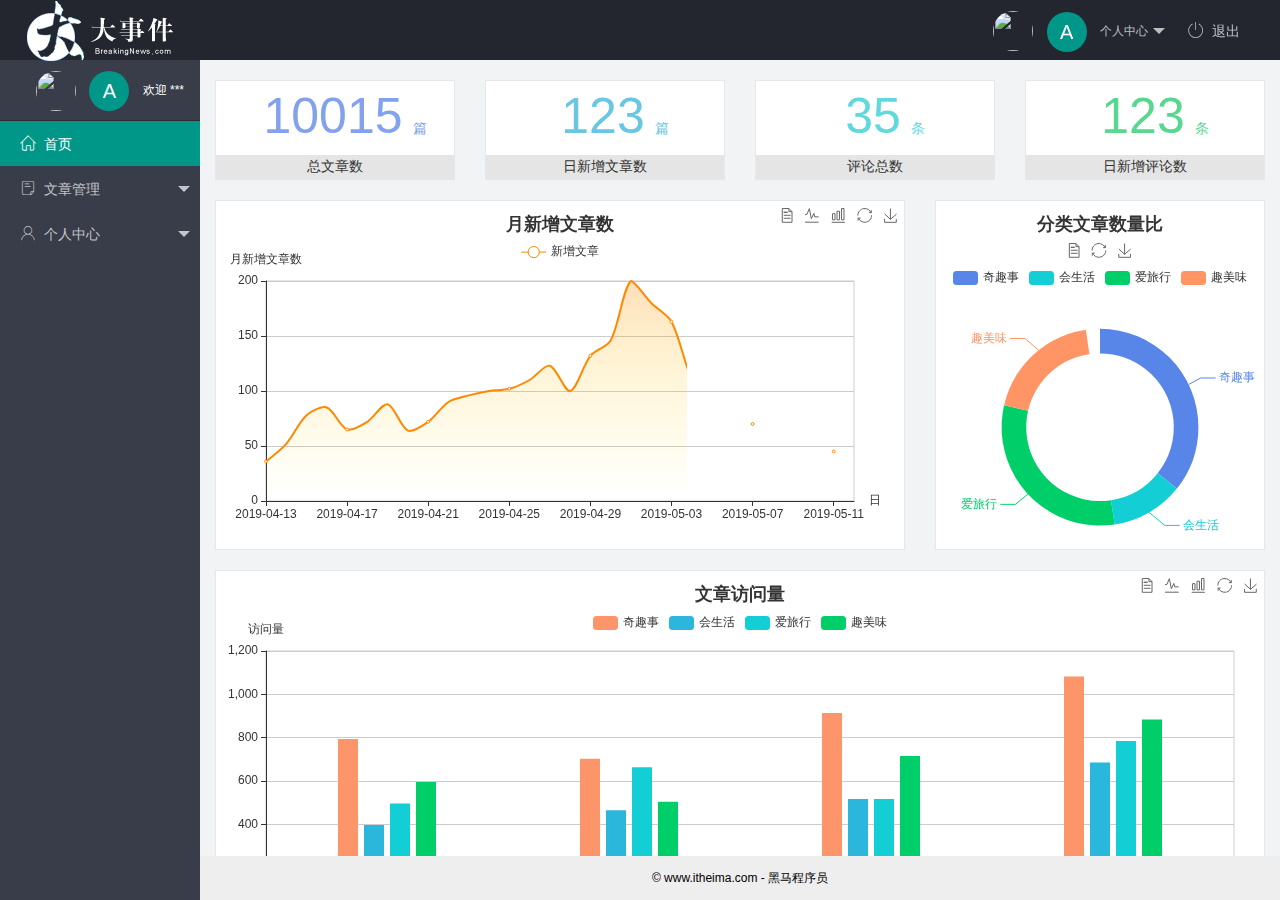
==== commit b4f213e5: "完成个人中心功能的开发" ====
--- a/index.html
+++ b/index.html
@@ -27,9 +27,9 @@
               个人中心
             </a>
             <dl class="layui-nav-child">
-              <dd><a href="">基本资料</a></dd>
-              <dd><a href="">更换头像</a></dd>
-              <dd><a href="">重置密码</a></dd>
+              <dd><a href="./user/user_info.html" target="fm">基本资料</a></dd>
+              <dd><a href="./user/user_avatar.html" target="fm">更换头像</a></dd>
+              <dd><a href="./user/user_pwd.html" target="fm">重置密码</a></dd>
             </dl>
           </li>
           <li class="layui-nav-item">
@@ -68,13 +68,13 @@
               <a href="javascript:;"><span class="iconfont icon-user"></span>个人中心</a>
               <dl class="layui-nav-child">
                 <dd>
-                  <a href="javascript:;"><i class="layui-icon layui-icon-app"></i>基本资料</a>
+                  <a href="./user/user_info.html" target="fm"><i class="layui-icon layui-icon-app"></i>基本资料</a>
                 </dd>
                 <dd>
-                  <a href="javascript:;"><i class="layui-icon layui-icon-app"></i>更换头像</a>
+                  <a href="./user/user_avatar.html" target="fm"><i class="layui-icon layui-icon-app"></i>更换头像</a>
                 </dd>
                 <dd>
-                  <a href="javascript:;"><i class="layui-icon layui-icon-app"></i>重置密码</a>
+                  <a href="./user/user_pwd.html" target="fm"><i class="layui-icon layui-icon-app"></i>重置密码</a>
                 </dd>
               </dl>
             </li>
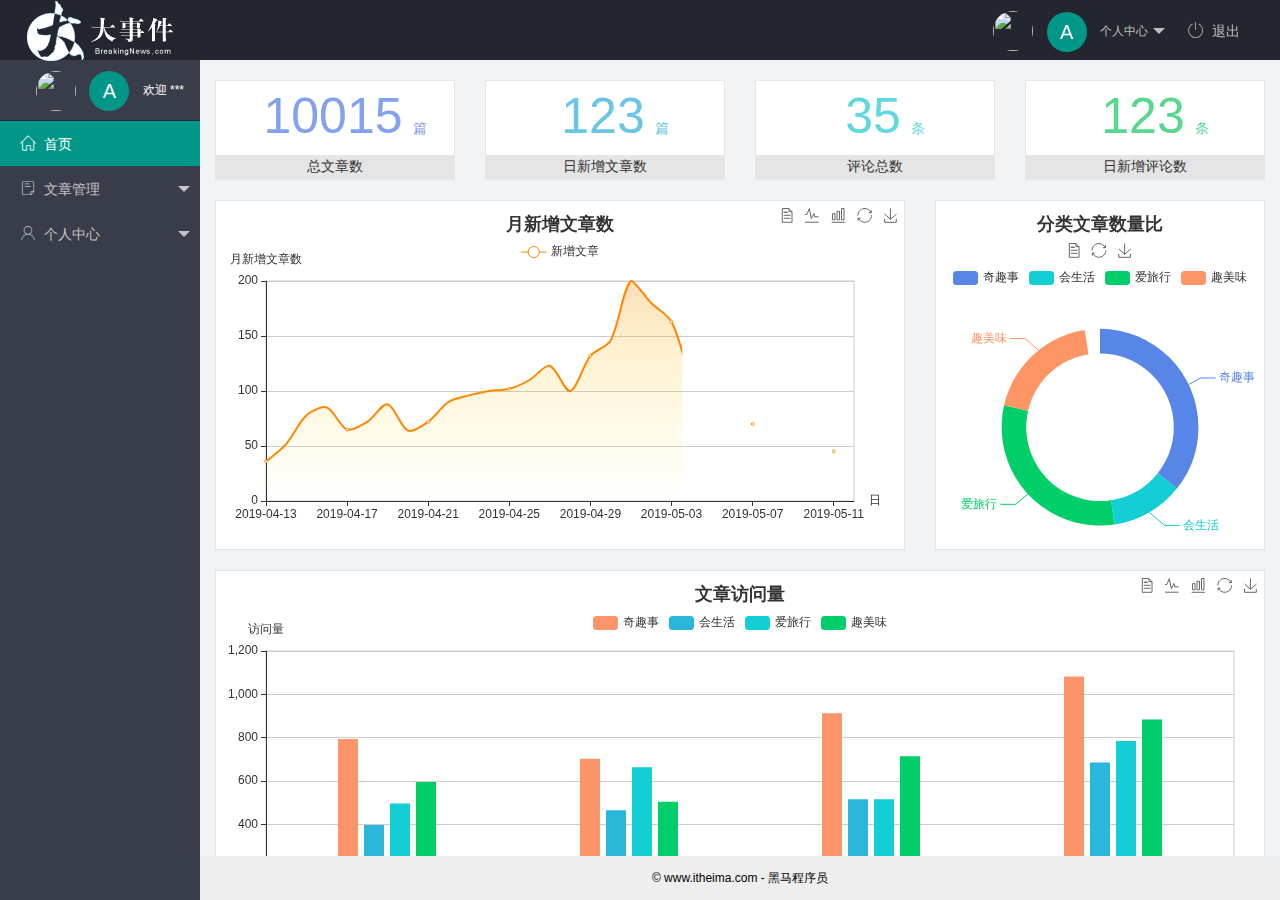
==== commit 0011326b: "完成文章管理功能的开发" ====
--- a/index.html
+++ b/index.html
@@ -54,13 +54,13 @@
               <a class="" href="javascript:;"><span class="iconfont icon-16"></span>文章管理</a>
               <dl class="layui-nav-child">
                 <dd>
-                  <a href="javascript:;"><i class="layui-icon layui-icon-app"></i>文章类别</a>
+                  <a href="./article/article_cate.html" target="fm"><i class="layui-icon layui-icon-app"></i>文章类别</a>
                 </dd>
                 <dd>
-                  <a href="javascript:;"><i class="layui-icon layui-icon-app"></i>文章列表</a>
+                  <a href="./article/art_list.html" target="fm"><i class="layui-icon layui-icon-app"></i>文章列表</a>
                 </dd>
                 <dd>
-                  <a href="javascript:;"><i class="layui-icon layui-icon-app"></i>发布文章</a>
+                  <a href="./article/art_pub.html" target="fm"><i class="layui-icon layui-icon-app"></i>发布文章</a>
                 </dd>
               </dl>
             </li>
